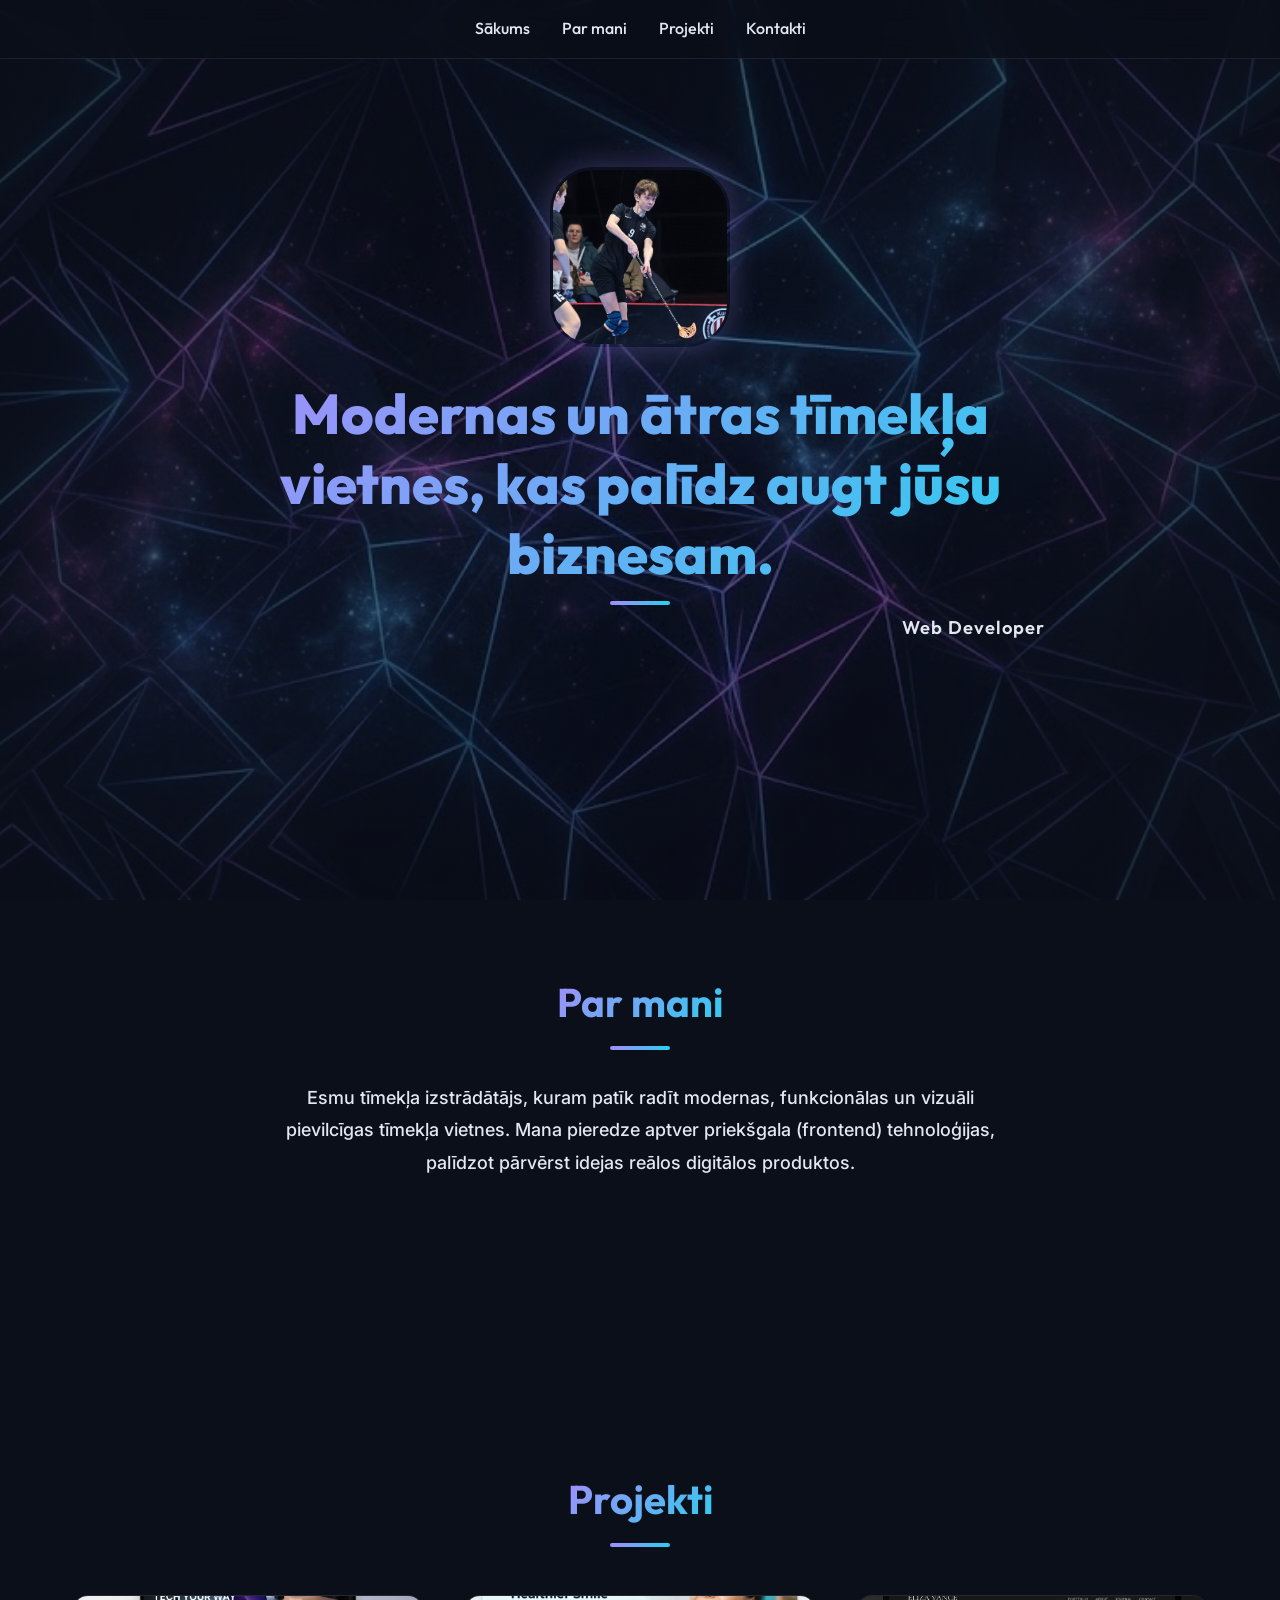
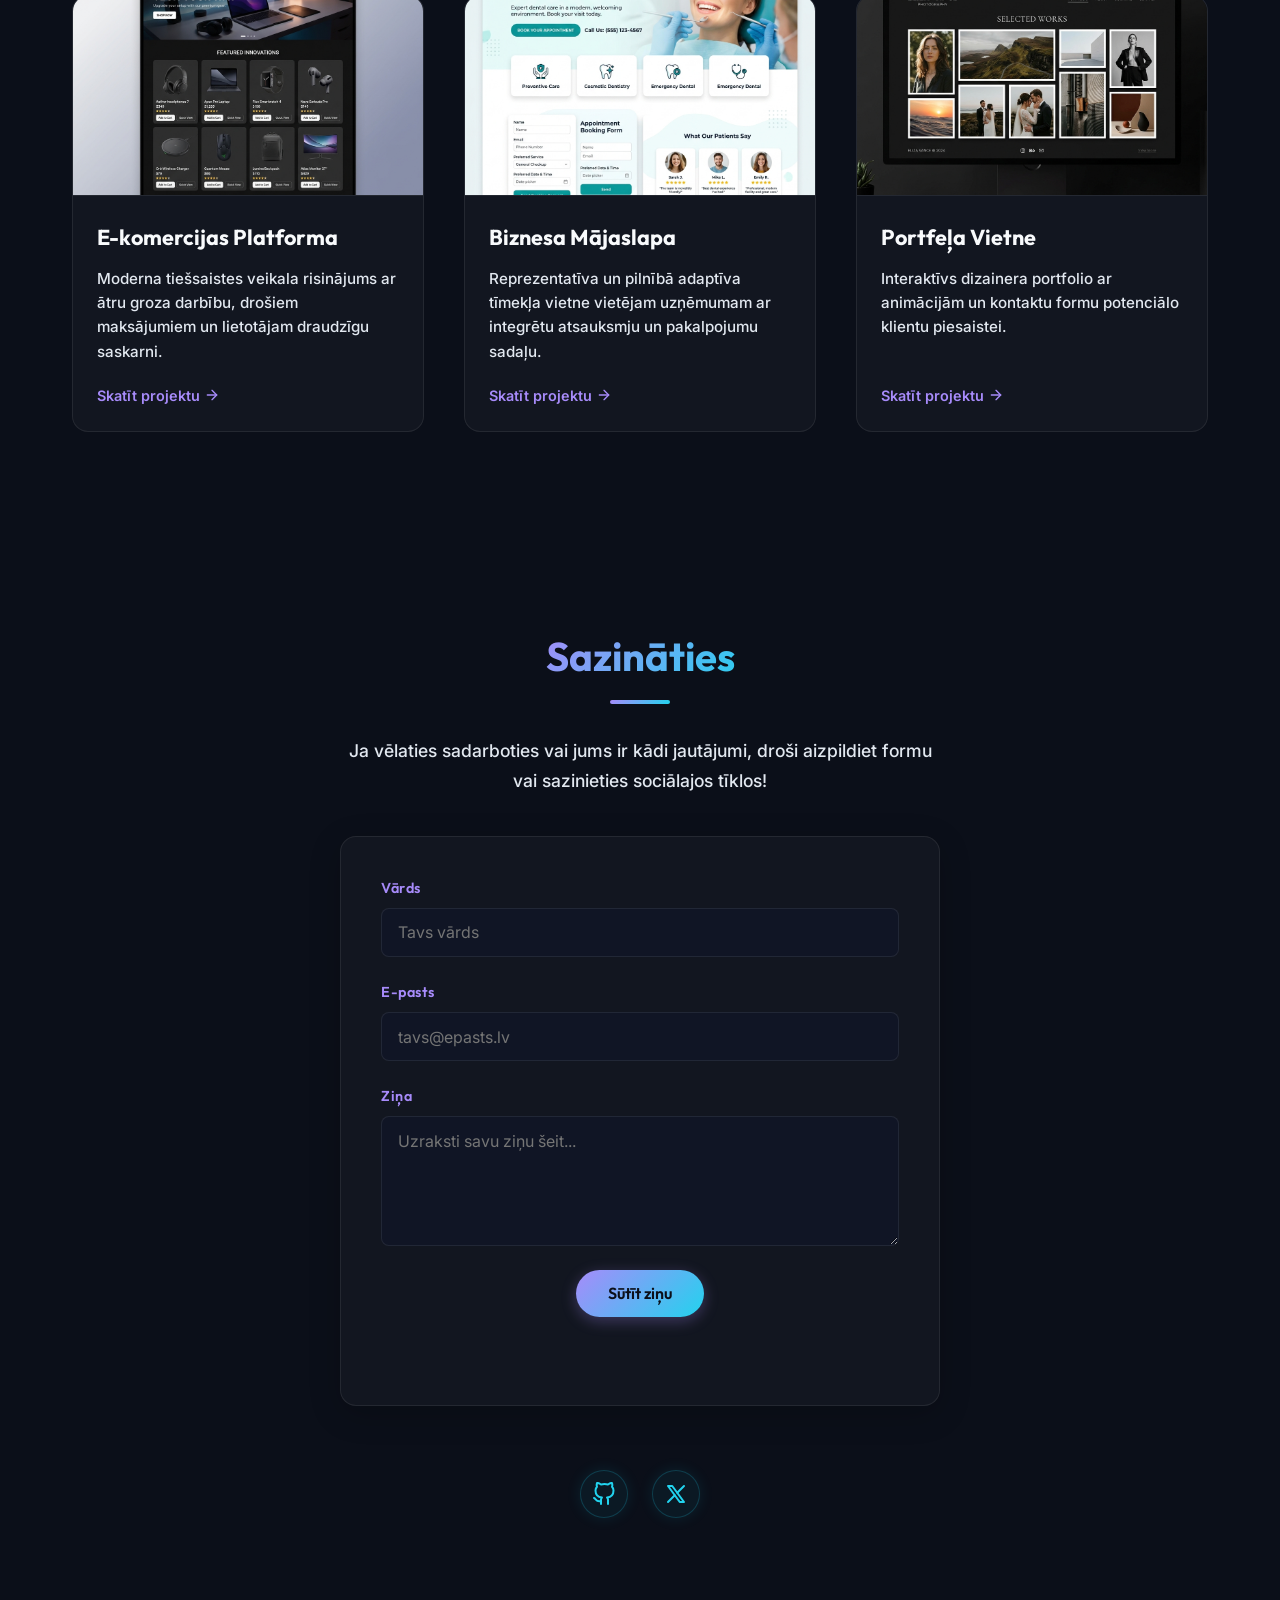
==== index.html @ 20109e4d "remoevd section" ====
<!DOCTYPE html>
<html lang="lv">

<head>
    <meta charset="UTF-8">
    <meta name="viewport" content="width=device-width, initial-scale=1.0">

    <title>Markuss Kozlovskis | Portfolio</title>
    <meta name="title" content="Markuss Kozlovskis | Portfolio">
    <meta name="description"
        content="Markuss Kozlovskis - tīmekļa izstrādātājs (Web Developer). Apskatiet manus projektus un sazinieties ar mani.">
    <meta name="keywords"
        content="Markuss Kozlovskis, tīmekļa izstrāde, web developer, portfolio, programmētājs, mājas lapu izstrāde, frontend">
    <meta name="author" content="Markuss Kozlovskis">
    <meta name="robots" content="index, follow">

    <!-- Open Graph / Facebook / LinkedIn -->
    <meta property="og:type" content="website">
    <meta property="og:url" content="https://www.markussdev.com/">
    <meta property="og:title" content="Markuss Kozlovskis | Portfolio">
    <meta property="og:description"
        content="Markuss Kozlovskis - tīmekļa izstrādātājs (Web Developer). Apskatiet manus projektus un sazinieties ar mani.">
    <meta property="og:image"
        content="https://www.markussdev.com/assets/Screenshot_2025-02-06-15-37-25-222_com.whatsapp-edit.jpg">

    <!-- Twitter -->
    <meta property="twitter:card" content="summary_large_image">
    <meta property="twitter:url" content="https://www.markussdev.com/">
    <meta property="twitter:title" content="Markuss Kozlovskis | Portfolio">
    <meta property="twitter:description"
        content="Markuss Kozlovskis - tīmekļa izstrādātājs (Web Developer). Apskatiet manus projektus un sazinieties ar mani.">
    <meta property="twitter:image"
        content="https://www.markussdev.com/assets/Screenshot_2025-02-06-15-37-25-222_com.whatsapp-edit.jpg">

    <!-- Canonical URL -->
    <link rel="canonical" href="https://www.markussdev.com/">

    <!-- Favicon -->
    <link rel="icon" type="image/x-icon" href="assets/favicon.ico">

    <link rel="stylesheet" href="style.css">
</head>

<body>
    <nav>
        <ul>
            <li><a href="#home">Sākums</a></li>
            <li><a href="#about">Par mani</a></li>
            <li><a href="#projects">Projekti</a></li>
            <li><a href="#contacts">Kontakti</a></li>
        </ul>
    </nav>

    <section id="home" class="header-section">
        <img src="assets/Screenshot_2025-02-06-15-37-25-222_com.whatsapp-edit.jpg" alt="Markuss Kozlovskis">
        <div class="hero-text-container">
            <h1 class="hero-headline">Modernas un ātras tīmekļa vietnes, kas palīdz augt jūsu biznesam.</h1>
            <p class="hero-subtitle">Web Developer</p>
        </div>
    </section>

    <section id="about" class="about-section">
        <h1>Par mani</h1>
        <p>Esmu tīmekļa izstrādātājs, kuram patīk radīt modernas, funkcionālas un vizuāli pievilcīgas tīmekļa vietnes.
            Mana pieredze aptver priekšgala (frontend) tehnoloģijas, palīdzot pārvērst idejas reālos digitālos produktos.</p>
    </section>

    <section id="projects" class="project-section">
        <h1>Projekti</h1>
        <div class="project-container">
            <div class="project">
                <img src="assets/ecom_mockup.png" alt="Projekts 1">
                <div class="project-content">
                    <h3>E-komercijas Platforma</h3>
                    <p>Moderna tiešsaistes veikala risinājums ar ātru groza darbību, drošiem maksājumiem un lietotājam
                        draudzīgu saskarni.</p>
                    <a href="#" class="project-link">
                        Skatīt projektu
                        <svg width="16" height="16" viewBox="0 0 24 24" fill="none" stroke="currentColor"
                            stroke-width="2" stroke-linecap="round" stroke-linejoin="round">
                            <line x1="5" y1="12" x2="19" y2="12"></line>
                            <polyline points="12 5 19 12 12 19"></polyline>
                        </svg>
                    </a>
                </div>
            </div>
            <div class="project">
                <img src="assets/business_mockup.png" alt="Projekts 2">
                <div class="project-content">
                    <h3>Biznesa Mājaslapa</h3>
                    <p>Reprezentatīva un pilnībā adaptīva tīmekļa vietne vietējam uzņēmumam ar integrētu atsauksmju un
                        pakalpojumu sadaļu.</p>
                    <a href="#" class="project-link">
                        Skatīt projektu
                        <svg width="16" height="16" viewBox="0 0 24 24" fill="none" stroke="currentColor"
                            stroke-width="2" stroke-linecap="round" stroke-linejoin="round">
                            <line x1="5" y1="12" x2="19" y2="12"></line>
                            <polyline points="12 5 19 12 12 19"></polyline>
                        </svg>
                    </a>
                </div>
            </div>
            <div class="project">
                <img src="assets/portfolio_mockup.png" alt="Projekts 3">
                <div class="project-content">
                    <h3>Portfeļa Vietne</h3>
                    <p>Interaktīvs dizainera portfolio ar animācijām un kontaktu formu potenciālo klientu piesaistei.
                    </p>
                    <a href="#" class="project-link">
                        Skatīt projektu
                        <svg width="16" height="16" viewBox="0 0 24 24" fill="none" stroke="currentColor"
                            stroke-width="2" stroke-linecap="round" stroke-linejoin="round">
                            <line x1="5" y1="12" x2="19" y2="12"></line>
                            <polyline points="12 5 19 12 12 19"></polyline>
                        </svg>
                    </a>
                </div>
            </div>
        </div>
    </section>

    <section id="contacts" class="contact-section">
        <h1>Sazināties</h1>
        <div class="contact-container-form">
            <p class="contact-intro">Ja vēlaties sadarboties vai jums ir kādi jautājumi, droši aizpildiet formu vai
                sazinieties sociālajos tīklos!</p>
            <form id="contact-form" class="contact-form" action="https://formsubmit.co/kozlovskismarkuss7@gmail.com"
                method="POST" target="hidden_iframe">
                <!-- Disable Captcha for a smoother user experience -->
                <input type="hidden" name="_captcha" value="false">
                <input type="hidden" name="_subject" value="No mājas lapas">
                <div class="form-group">
                    <label for="name">Vārds</label>
                    <input type="text" id="name" name="name" placeholder="Tavs vārds" required>
                </div>
                <div class="form-group">
                    <label for="email">E-pasts</label>
                    <input type="email" id="email" name="email" placeholder="tavs@epasts.lv" required>
                </div>
                <div class="form-group">
                    <label for="message">Ziņa</label>
                    <textarea id="message" name="message" rows="5" placeholder="Uzraksti savu ziņu šeit..."
                        required></textarea>
                </div>
                <button type="submit" class="contact-button">Sūtīt ziņu</button>
                <div id="form-status" class="form-status"></div>
            </form>
            <div class="contact-links">
                <a href="https://github.com/Murxzz" target="_blank" rel="noopener noreferrer" aria-label="GitHub">
                    <svg width="24" height="24" viewBox="0 0 24 24" fill="none" stroke="currentColor" stroke-width="2" stroke-linecap="round" stroke-linejoin="round">
                        <path d="M9 19c-5 1.5-5-2.5-7-3m14 6v-3.87a3.37 3.37 0 0 0-.94-2.61c3.14-.35 6.44-1.54 6.44-7A5.44 5.44 0 0 0 20 4.77 5.07 5.07 0 0 0 19.91 1S18.73.65 16 2.48a13.38 13.38 0 0 0-7 0C6.27.65 5.09 1 5.09 1A5.07 5.07 0 0 0 5 4.77a5.44 5.44 0 0 0-1.5 3.78c0 5.42 3.3 6.61 6.44 7A3.37 3.37 0 0 0 9 18.13V22"></path>
                    </svg>
                </a>
                <a href="https://x.com/markussdev" target="_blank" rel="noopener noreferrer" aria-label="Twitter">
                    <svg width="24" height="24" viewBox="0 0 24 24" fill="none" stroke="currentColor" stroke-width="2" stroke-linecap="round" stroke-linejoin="round">
                        <path d="M4 4l11.733 16h4.267l-11.733 -16z"></path>
                        <path d="M4 20l6.768 -6.768m2.46 -2.46l6.772 -6.772"></path>
                    </svg>
                </a>
            </div>
        </div>
    </section>

    <!-- Hidden Iframe to handle file upload submission without page reload -->
    <iframe name="hidden_iframe" id="hidden_iframe" style="display:none;"></iframe>

    <script>
        let formSubmitted = false;

        document.getElementById('contact-form').addEventListener('submit', function (e) {
            // Let form submit normally to target="hidden_iframe"
            const status = document.getElementById('form-status');
            status.textContent = 'Sūta ziņu...';
            status.className = 'form-status';

            formSubmitted = true;
        });

        document.getElementById('hidden_iframe').addEventListener('load', function () {
            if (formSubmitted) {
                const status = document.getElementById('form-status');
                status.textContent = 'Paldies! Ziņa tika nosūtīta veiksmīgi.';
                status.className = 'form-status success';

                const form = document.getElementById('contact-form');
                form.reset();

                setTimeout(() => {
                    status.textContent = '';
                    status.className = 'form-status';
                }, 5000);

                formSubmitted = false;
            }
        });
    </script>
</body>

</html>
---- style.css ----
@import url('https://fonts.googleapis.com/css2?family=Inter:wght@300;400;500;600&family=Outfit:wght@400;600;700;800&display=swap');

:root {
    color-scheme: dark;
    --bg-color: #0b0f19;
    --card-bg: rgba(255, 255, 255, 0.03);
    --card-border: rgba(255, 255, 255, 0.08);
    --card-border-hover: rgba(167, 139, 250, 0.4);
    --text-primary: #f8fafc;
    --text-secondary: #e2e8f0;
    --accent-primary: #a78bfa; /* Violet */
    --accent-secondary: #22d3ee; /* Cyan */
    --gradient-accent: linear-gradient(135deg, var(--accent-primary), var(--accent-secondary));
    --font-sans: 'Inter', sans-serif;
    --font-heading: 'Outfit', sans-serif;
    --transition-smooth: all 0.3s cubic-bezier(0.4, 0, 0.2, 1);
}

* {
    box-sizing: border-box;
    margin: 0;
    padding: 0;
}

html {
    scroll-behavior: smooth;
    background-color: var(--bg-color);
}

body {
    color: var(--text-primary);
    font-family: var(--font-sans);
    line-height: 1.6;
    overflow-x: hidden;
}

body::before {
    content: '';
    position: fixed;
    top: 0;
    left: 0;
    width: 100%;
    height: 100%;
    z-index: -1;
    background-image: radial-gradient(circle at center, rgba(11, 15, 25, 0.4) 0%, rgba(11, 15, 25, 0.85) 100%), url('./assets/723c611a-2343-436c-9542-6dea8838ed87.jpg');
    background-size: cover;
    background-position: center;
    background-repeat: no-repeat;
    transform: translate3d(0, 0, 0);
    will-change: transform;
}

/* Custom Scrollbar */
::-webkit-scrollbar {
    width: 8px;
}
::-webkit-scrollbar-track {
    background: var(--bg-color);
}
::-webkit-scrollbar-thumb {
    background: #1e293b;
    border-radius: 4px;
}
::-webkit-scrollbar-thumb:hover {
    background: #334155;
}

/* Navigation */
nav {
    position: fixed;
    top: 0;
    left: 0;
    width: 100%;
    z-index: 1000;
    background: rgba(11, 15, 25, 0.7);
    backdrop-filter: blur(12px);
    -webkit-backdrop-filter: blur(12px);
    border-bottom: 1px solid var(--card-border);
    padding: 1rem 2rem;
    display: flex;
    justify-content: center;
    align-items: center;
}

nav ul {
    display: flex;
    list-style: none;
    gap: 2rem;
}

nav a {
    text-decoration: none;
    color: var(--text-secondary);
    font-weight: 500;
    font-family: var(--font-heading);
    transition: var(--transition-smooth);
    position: relative;
    padding: 0.5rem 0;
}

nav a::after {
    content: '';
    position: absolute;
    bottom: 0;
    left: 0;
    width: 0;
    height: 2px;
    background: var(--gradient-accent);
    transition: var(--transition-smooth);
}

nav a:hover {
    color: var(--text-primary);
}

nav a:hover::after {
    width: 100%;
}

/* Base Sections */
section {
    padding: 10rem 2rem 8rem 2rem;
    max-width: 1200px;
    margin: 0 auto;
}

section p {
    font-weight: 500;
}

section h1 {
    font-family: var(--font-heading);
    font-size: 2.5rem;
    font-weight: 700;
    margin-bottom: 2rem;
    text-align: center;
    position: relative;
    background: var(--gradient-accent);
    -webkit-background-clip: text;
    -webkit-text-fill-color: transparent;
    display: block;
    width: fit-content;
    margin: 0 auto 2rem auto;
}

section h1::after {
    content: '';
    display: block;
    width: 60px;
    height: 4px;
    background: var(--gradient-accent);
    margin: 0.75rem auto 0 auto;
    border-radius: 2px;
}

/* Header Section */
.header-section {
    min-height: 90vh;
    display: flex;
    flex-direction: column;
    justify-content: center;
    align-items: center;
    text-align: center;
    padding-top: 8rem;
}

.header-section img {
    width: 180px;
    height: 180px;
    border-radius: 24%;
    object-fit: cover;
    margin-bottom: 2rem;
    border: 3px solid transparent;
    background-image: var(--gradient-accent);
    background-origin: border-box;
    background-clip: content-box, border-box;
    box-shadow: 0 0 30px rgba(167, 139, 250, 0.3);
    transition: var(--transition-smooth);
}

.header-section img:hover {
    transform: scale(1.05) rotate(2deg);
    box-shadow: 0 0 40px rgba(34, 211, 238, 0.5);
}

.hero-text-container {
    max-width: 900px;
    margin: 0 auto;
    text-align: center;
    position: relative;
    display: flex;
    flex-direction: column;
    align-items: center;
}

.header-section h1.hero-headline {
    font-size: 3.5rem;
    font-weight: 800;
    line-height: 1.25;
    margin-bottom: 1rem;
    background: var(--gradient-accent);
    -webkit-background-clip: text;
    -webkit-text-fill-color: transparent;
    display: inline-block;
    text-align: center;
}

.header-section p.hero-subtitle {
    font-family: var(--font-heading);
    font-size: 1.15rem;
    color: var(--text-secondary);
    font-weight: 600;
    letter-spacing: 1px;
    align-self: flex-end;
    margin-top: -0.5rem;
    margin-right: 5%;
}

/* About Section */
.about-section {
    text-align: center;
    max-width: 800px;
}

.about-section p {
    font-size: 1.125rem;
    color: var(--text-secondary);
    line-height: 1.8;
}

/* Projects Sections */
.project-section, .secondary-project-section {
    padding-bottom: 2rem;
}

.project-container {
    display: grid;
    grid-template-columns: repeat(auto-fit, minmax(300px, 1fr));
    gap: 2.5rem;
    margin-top: 3rem;
}

.project {
    background: var(--card-bg);
    border: 1px solid var(--card-border);
    border-radius: 16px;
    overflow: hidden;
    transition: var(--transition-smooth);
    display: flex;
    flex-direction: column;
}

.project:hover {
    transform: translateY(-8px);
    border-color: var(--card-border-hover);
    box-shadow: 0 12px 30px rgba(167, 139, 250, 0.1);
}

.project img {
    width: 100%;
    height: 200px;
    object-fit: cover;
    transition: var(--transition-smooth);
    border-bottom: 1px solid var(--card-border);
}

.project:hover img {
    transform: scale(1.05);
}

.project-content {
    padding: 1.5rem;
    display: flex;
    flex-direction: column;
    flex-grow: 1;
}

.project h3 {
    font-family: var(--font-heading);
    font-size: 1.35rem;
    margin-bottom: 0.75rem;
    color: var(--text-primary);
}

.project p {
    color: var(--text-secondary);
    font-size: 0.95rem;
    line-height: 1.6;
    flex-grow: 1;
}

.project-link {
    display: inline-flex;
    align-items: center;
    margin-top: 1.25rem;
    color: var(--accent-primary);
    text-decoration: none;
    font-weight: 600;
    font-size: 0.9rem;
    transition: var(--transition-smooth);
}

.project-link:hover {
    color: var(--accent-secondary);
}

.project-link svg {
    margin-left: 0.25rem;
    transition: var(--transition-smooth);
}

.project-link:hover svg {
    transform: translateX(4px);
}



/* Contact Section */
.contact-section {
    text-align: center;
    padding-bottom: 8rem;
}

.contact-container-form {
    max-width: 600px;
    margin: 2rem auto 0 auto;
    display: flex;
    flex-direction: column;
    gap: 1.5rem;
}

.contact-intro {
    color: var(--text-secondary);
    font-size: 1.1rem;
    line-height: 1.7;
    margin-bottom: 1rem;
}

.contact-form {
    display: flex;
    flex-direction: column;
    gap: 1.5rem;
    background: var(--card-bg);
    border: 1px solid var(--card-border);
    padding: 2.5rem;
    border-radius: 16px;
    box-shadow: 0 8px 32px 0 rgba(0, 0, 0, 0.2);
}

.form-group {
    display: flex;
    flex-direction: column;
    gap: 0.5rem;
    text-align: left;
}

.form-group label {
    font-family: var(--font-heading);
    font-size: 0.9rem;
    font-weight: 600;
    color: var(--accent-primary);
    letter-spacing: 0.5px;
}

.form-group input,
.form-group textarea {
    background: rgba(15, 23, 42, 0.6);
    border: 1px solid var(--card-border);
    border-radius: 8px;
    padding: 0.85rem 1rem;
    color: var(--text-primary);
    font-family: var(--font-sans);
    font-size: 1rem;
    transition: var(--transition-smooth);
}

.form-group input[type="date"] {
    cursor: pointer;
}

.form-group input:focus,
.form-group textarea:focus {
    outline: none;
    border-color: var(--accent-primary);
    box-shadow: 0 0 12px rgba(167, 139, 250, 0.2);
    background: rgba(15, 23, 42, 0.8);
}

.form-group textarea {
    resize: vertical;
}

.file-upload-wrapper {
    position: relative;
    border: 1px dashed var(--card-border);
    background: rgba(15, 23, 42, 0.4);
    padding: 1rem;
    border-radius: 8px;
    text-align: center;
    cursor: pointer;
    display: flex;
    align-items: center;
    justify-content: center;
    min-height: 55px;
    transition: var(--transition-smooth);
}

.file-upload-wrapper:hover {
    border-color: var(--accent-primary);
    background: rgba(15, 23, 42, 0.6);
}

.file-upload-input {
    position: absolute;
    top: 0;
    left: 0;
    width: 100%;
    height: 100%;
    opacity: 0;
    cursor: pointer;
    z-index: 2;
}

.file-upload-name {
    color: var(--text-secondary);
    font-size: 0.95rem;
    pointer-events: none;
    z-index: 1;
}

.contact-button {
    display: inline-block;
    padding: 0.85rem 2rem;
    border: none;
    border-radius: 30px;
    background: var(--gradient-accent);
    color: #0b0f19;
    text-decoration: none;
    font-family: var(--font-heading);
    font-weight: 600;
    font-size: 1rem;
    cursor: pointer;
    transition: var(--transition-smooth);
    box-shadow: 0 4px 15px rgba(167, 139, 250, 0.3);
    align-self: center;
    width: fit-content;
}

.contact-button:hover {
    transform: translateY(-2px);
    box-shadow: 0 6px 20px rgba(34, 211, 238, 0.5);
}

.form-status {
    font-size: 0.95rem;
    font-weight: 500;
    text-align: center;
    min-height: 24px;
    transition: var(--transition-smooth);
}

.form-status.success {
    color: #4ade80;
}

.form-status.error {
    color: #ef4444;
}

.contact-links {
    margin-top: 2.5rem;
    display: flex;
    gap: 1.5rem;
    justify-content: center;
}

.contact-links a {
    color: var(--accent-secondary);
    text-decoration: none;
    transition: var(--transition-smooth);
    display: inline-flex;
    align-items: center;
    justify-content: center;
    width: 48px;
    height: 48px;
    border-radius: 50%;
    background: rgba(34, 211, 238, 0.05);
    border: 1px solid rgba(34, 211, 238, 0.2);
    box-shadow: 0 0 15px rgba(34, 211, 238, 0.1);
}

.contact-links a:hover {
    color: var(--accent-primary);
    background: rgba(167, 139, 250, 0.1);
    border-color: var(--accent-primary);
    box-shadow: 0 0 20px rgba(167, 139, 250, 0.3);
    transform: translateY(-3px);
}

/* Responsive adjustments */
@media (max-width: 768px) {
    section {
        padding: 7rem 1.5rem 5rem 1.5rem;
    }
    
    .header-section h1.hero-headline {
        font-size: 2.5rem;
    }
    
    .header-section p.hero-subtitle {
        align-self: center;
        margin-right: 0;
        margin-top: 0.5rem;
    }
    
    nav ul {
        gap: 1.25rem;
    }
    
    section h1 {
        font-size: 2rem;
    }
}
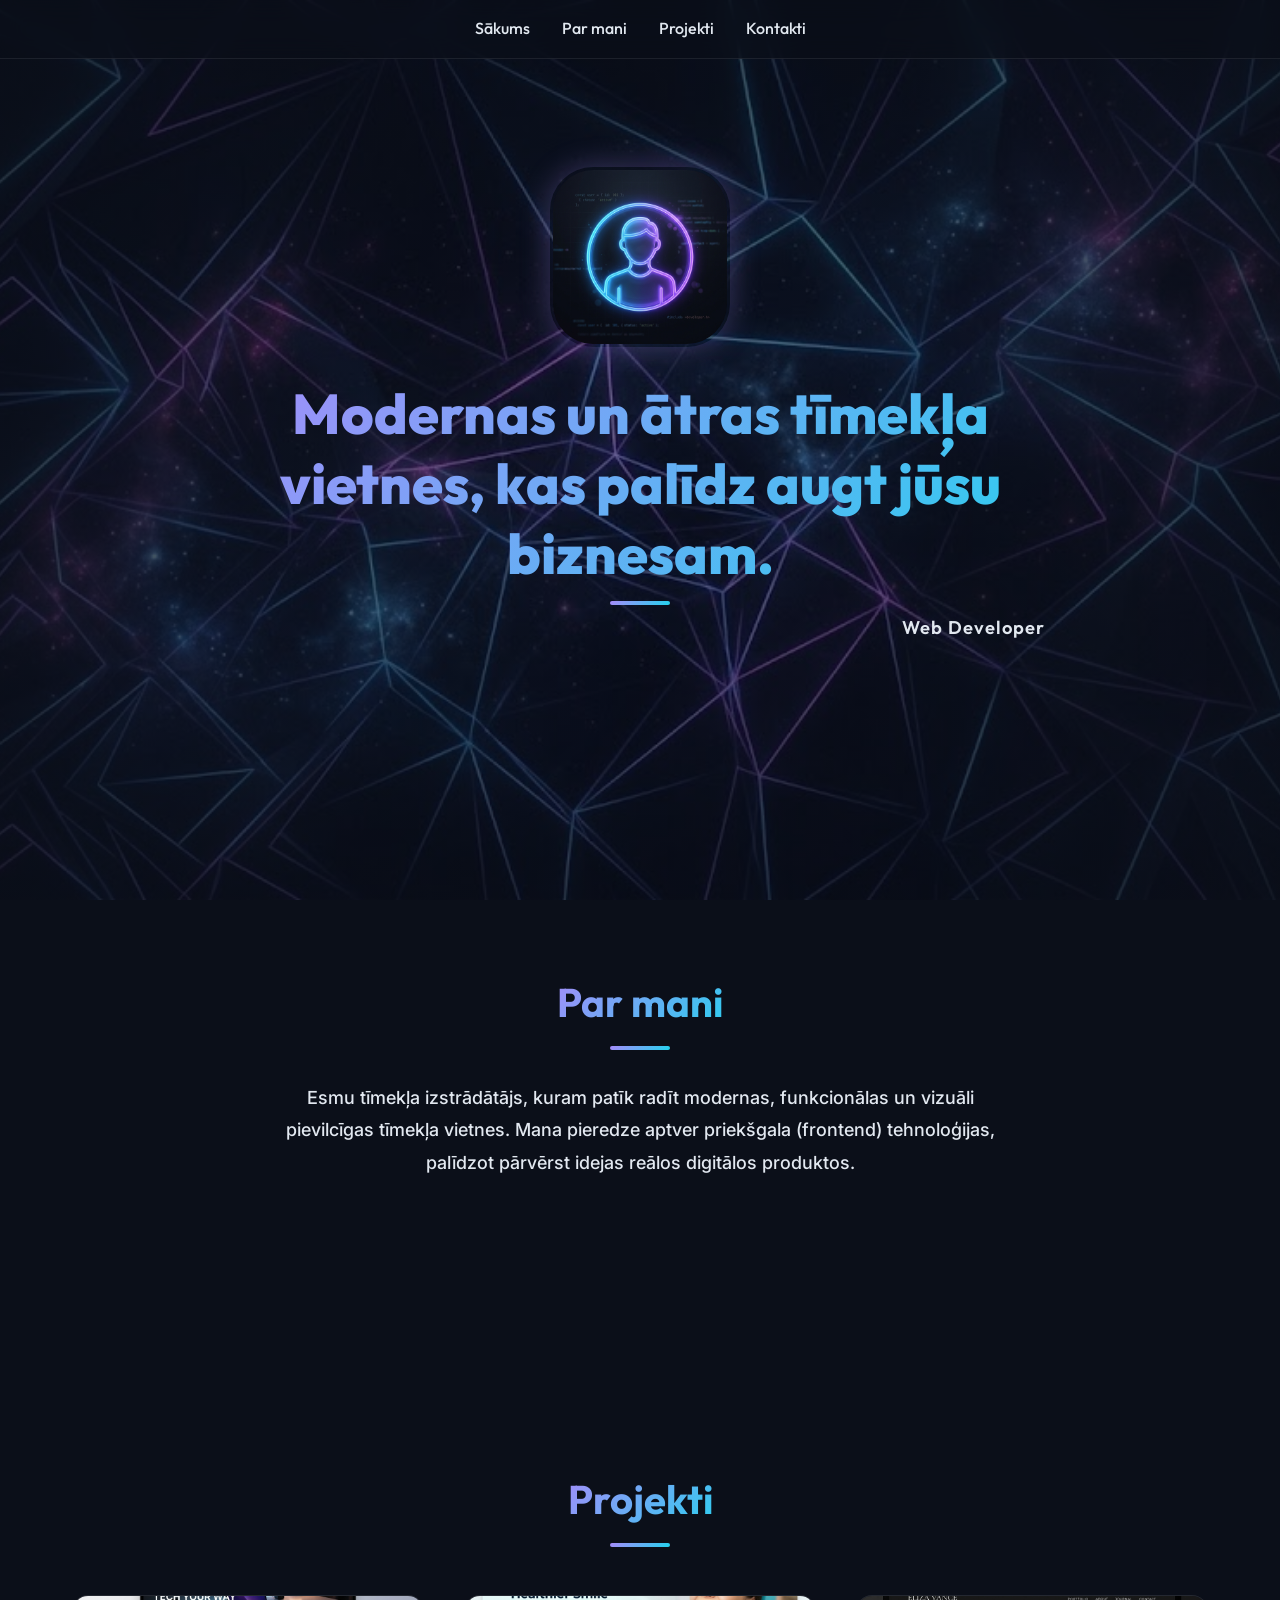
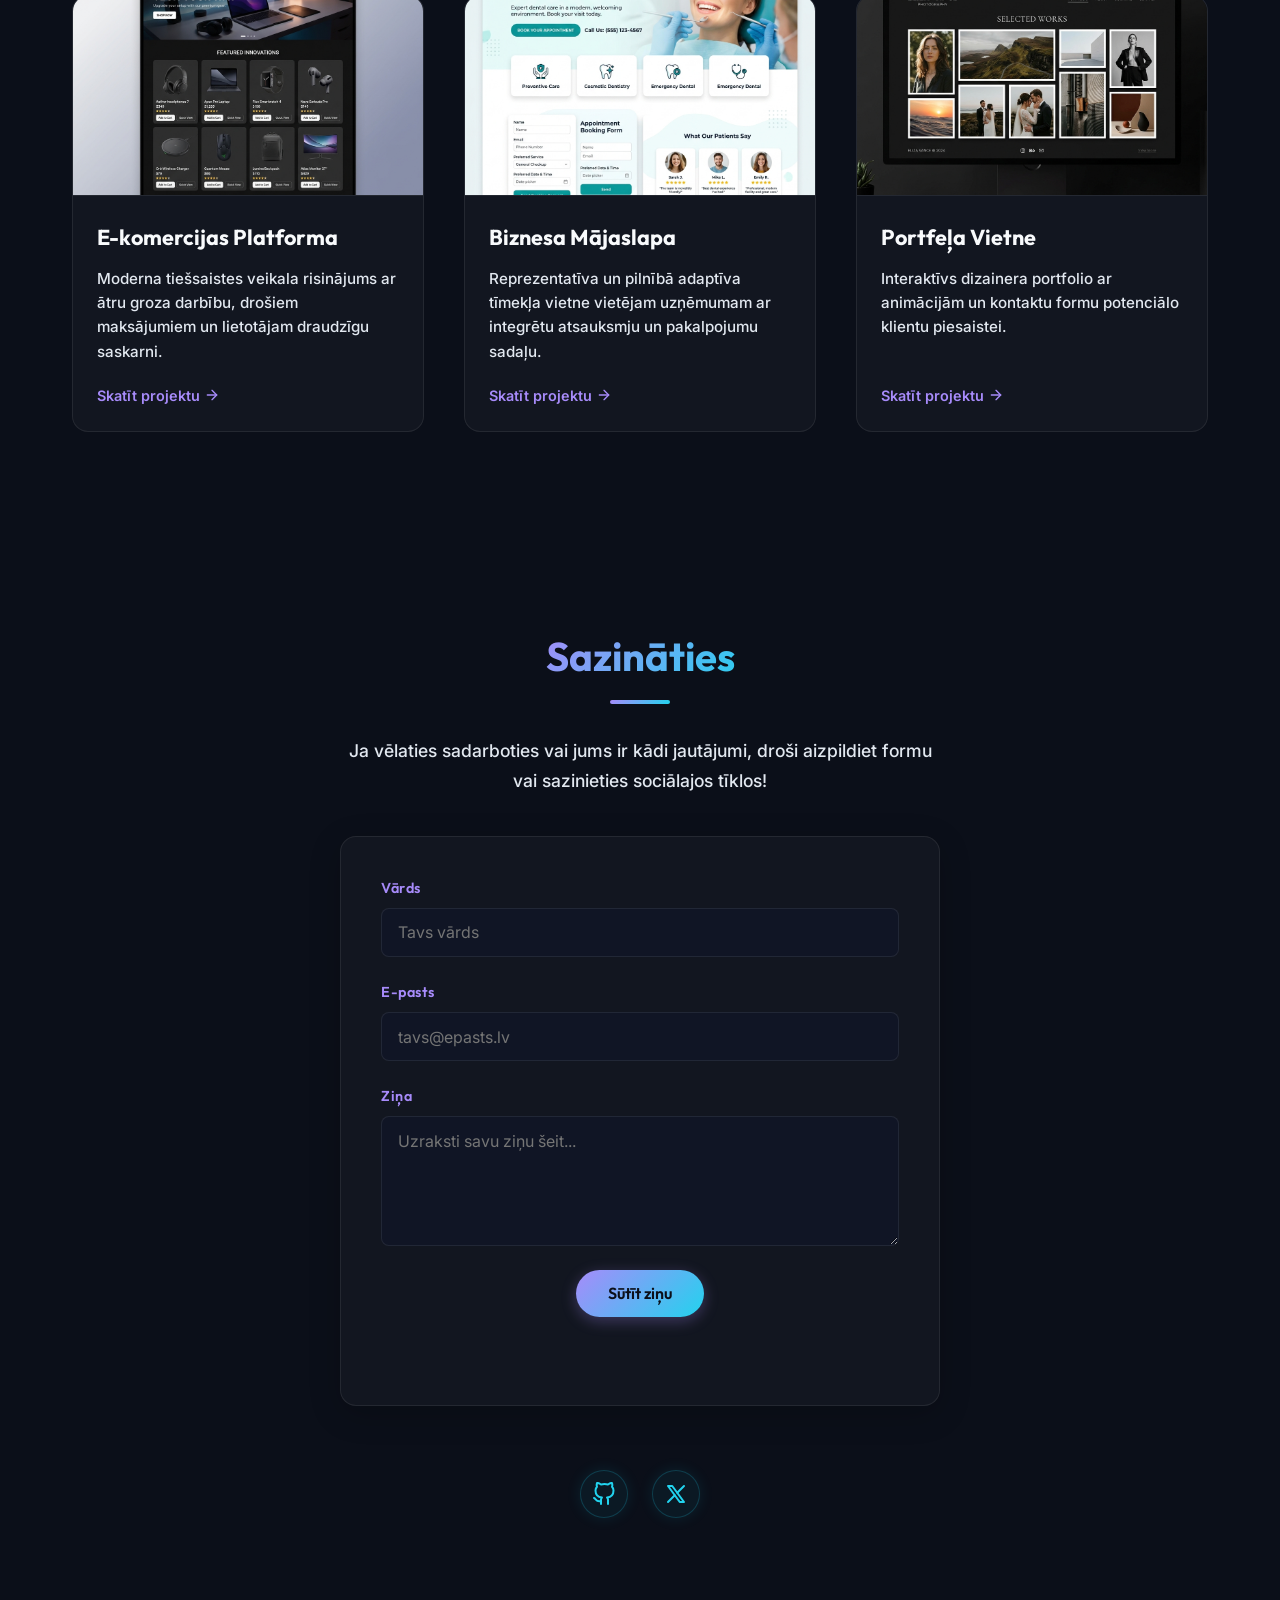
==== commit 5a614097: "pfp" ====
--- a/index.html
+++ b/index.html
@@ -21,7 +21,7 @@
     <meta property="og:description"
         content="Markuss Kozlovskis - tīmekļa izstrādātājs (Web Developer). Apskatiet manus projektus un sazinieties ar mani.">
     <meta property="og:image"
-        content="https://www.markussdev.com/assets/Screenshot_2025-02-06-15-37-25-222_com.whatsapp-edit.jpg">
+        content="https://www.markussdev.com/assets/avatar.png">
 
     <!-- Twitter -->
     <meta property="twitter:card" content="summary_large_image">
@@ -30,7 +30,7 @@
     <meta property="twitter:description"
         content="Markuss Kozlovskis - tīmekļa izstrādātājs (Web Developer). Apskatiet manus projektus un sazinieties ar mani.">
     <meta property="twitter:image"
-        content="https://www.markussdev.com/assets/Screenshot_2025-02-06-15-37-25-222_com.whatsapp-edit.jpg">
+        content="https://www.markussdev.com/assets/avatar.png">
 
     <!-- Canonical URL -->
     <link rel="canonical" href="https://www.markussdev.com/">
@@ -52,7 +52,7 @@
     </nav>
 
     <section id="home" class="header-section">
-        <img src="assets/Screenshot_2025-02-06-15-37-25-222_com.whatsapp-edit.jpg" alt="Markuss Kozlovskis">
+        <img src="assets/avatar.png" alt="Markuss Kozlovskis">
         <div class="hero-text-container">
             <h1 class="hero-headline">Modernas un ātras tīmekļa vietnes, kas palīdz augt jūsu biznesam.</h1>
             <p class="hero-subtitle">Web Developer</p>
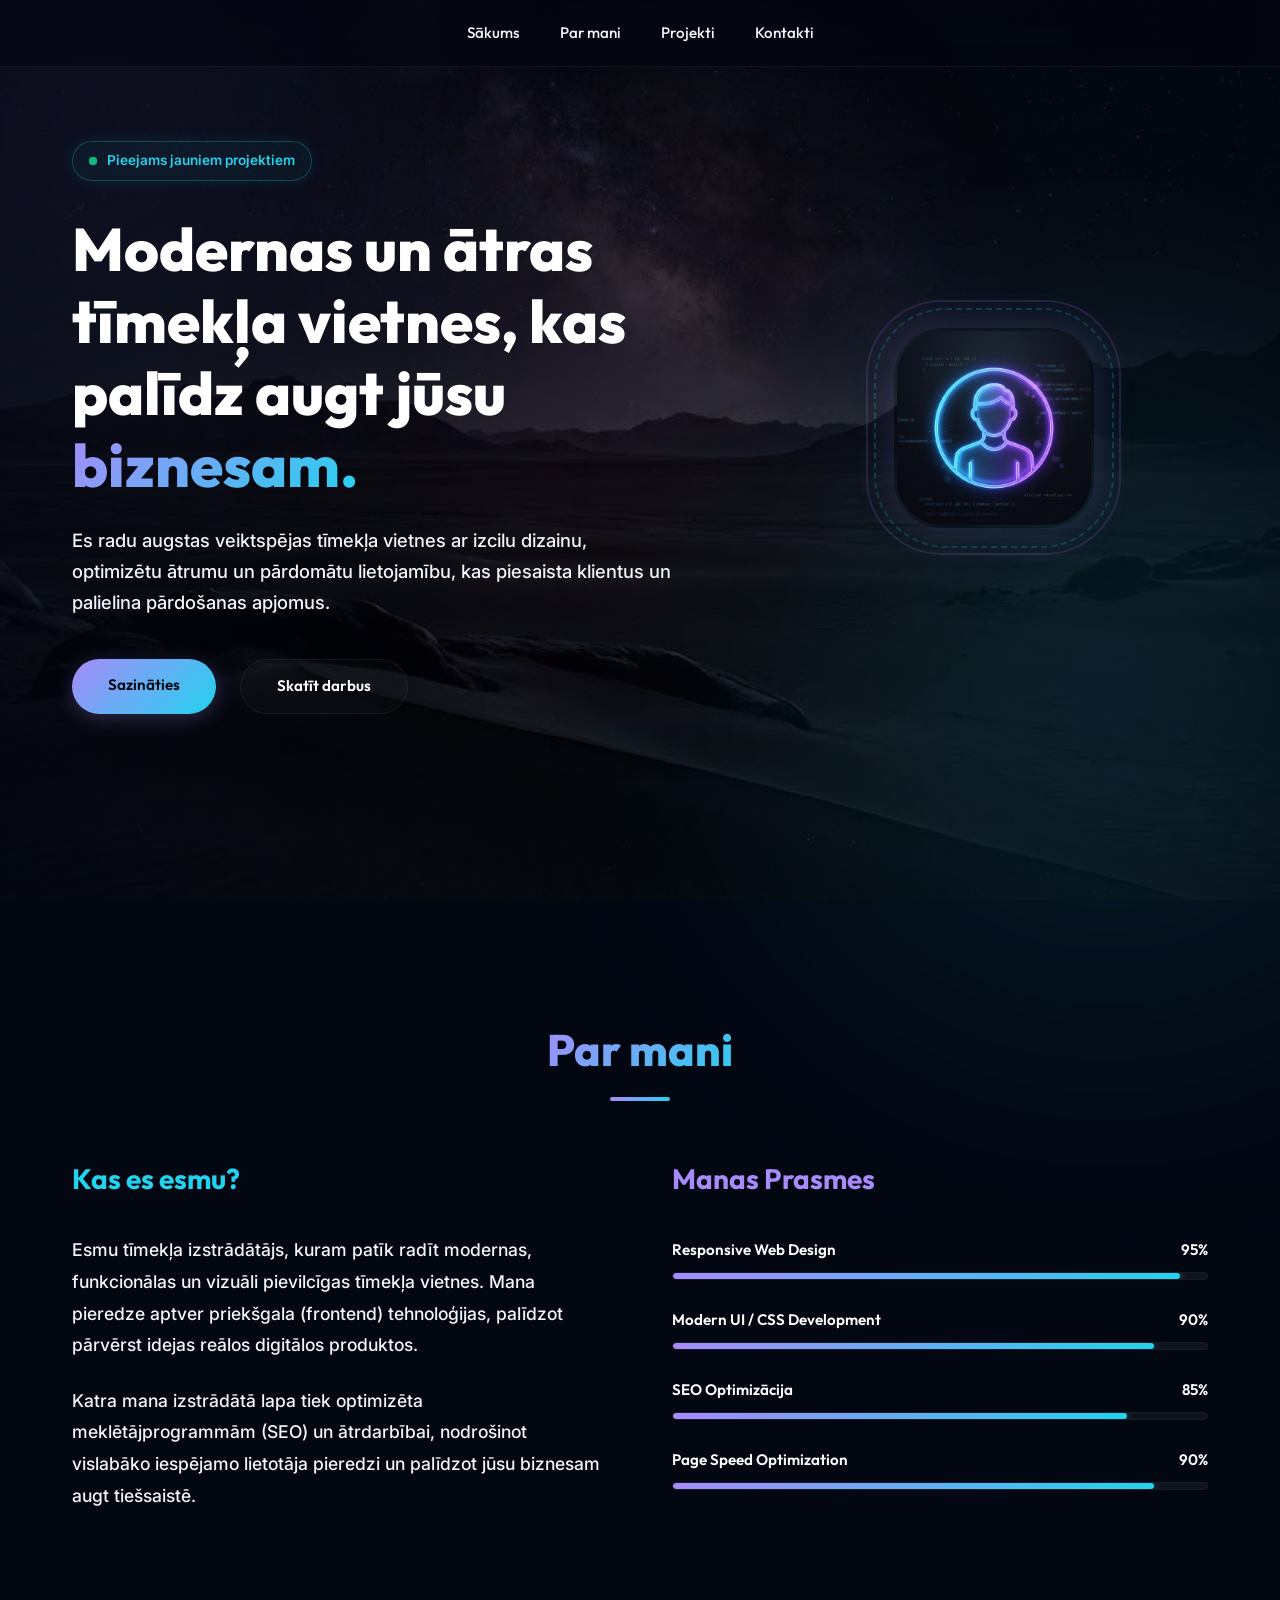
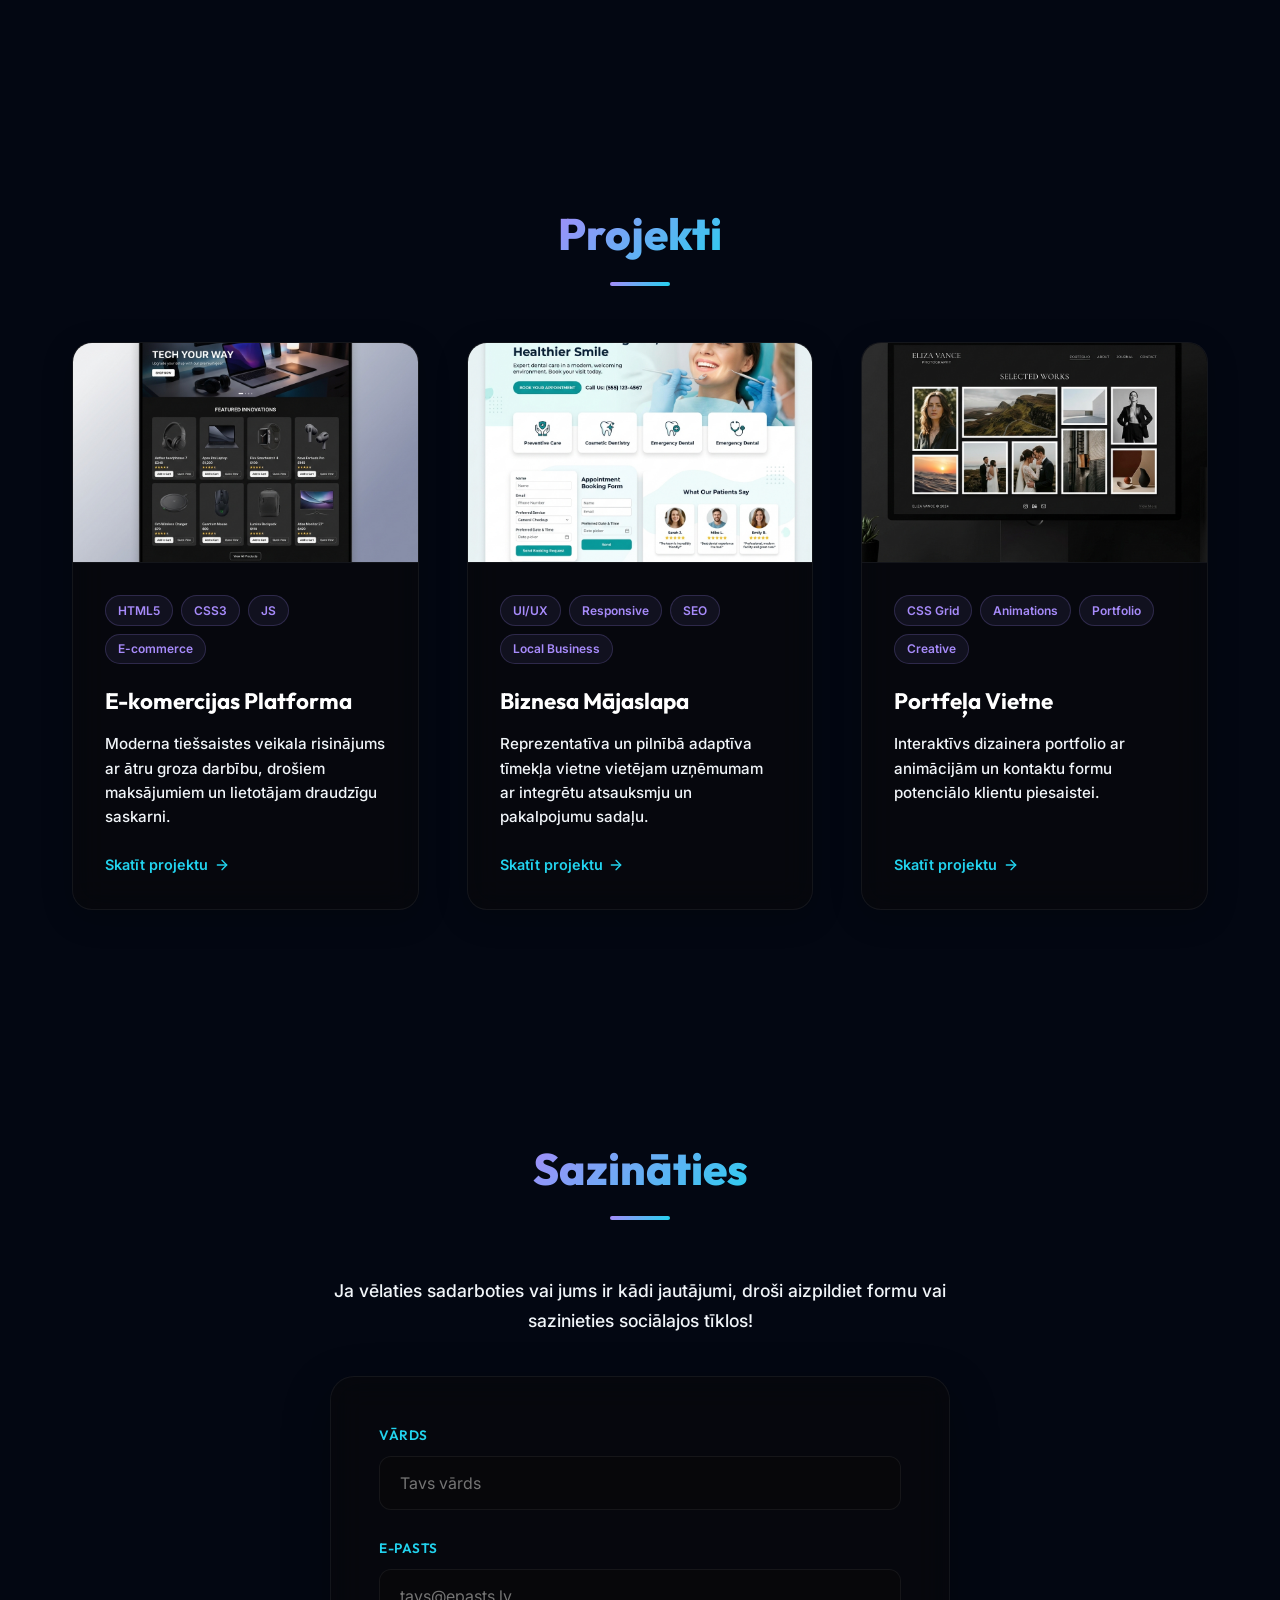
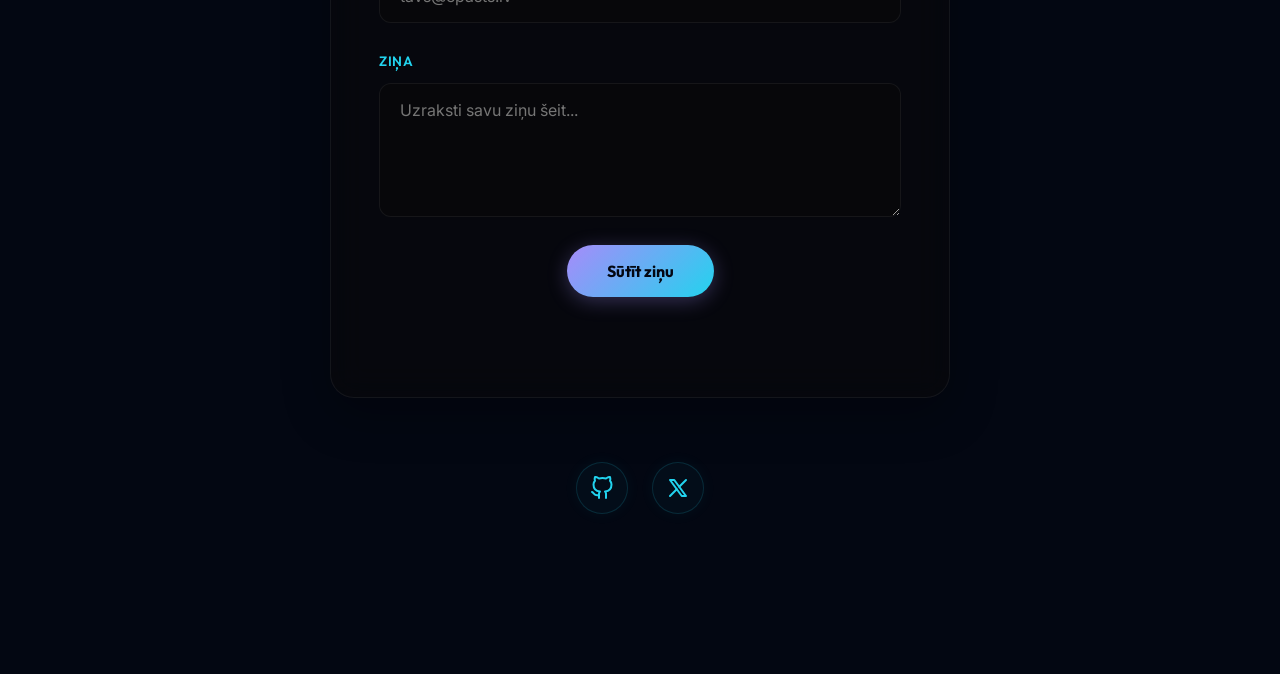
==== commit 27826af8: "ahh" ====
--- a/index.html
+++ b/index.html
@@ -42,6 +42,11 @@
 </head>
 
 <body>
+    <!-- Animated background blur blobs -->
+    <div class="glow-bg glow-bg-1"></div>
+    <div class="glow-bg glow-bg-2"></div>
+    <div class="glow-bg glow-bg-3"></div>
+
     <nav>
         <ul>
             <li><a href="#home">Sākums</a></li>
@@ -51,26 +56,93 @@
         </ul>
     </nav>
 
-    <section id="home" class="header-section">
-        <img src="assets/avatar.png" alt="Markuss Kozlovskis">
-        <div class="hero-text-container">
-            <h1 class="hero-headline">Modernas un ātras tīmekļa vietnes, kas palīdz augt jūsu biznesam.</h1>
-            <p class="hero-subtitle">Web Developer</p>
+    <section id="home" class="hero-section">
+        <div class="hero-content">
+            <div class="hero-badge">
+                <span class="pulse-dot"></span>
+                Pieejams jauniem projektiem
+            </div>
+            <h1 class="hero-headline">Modernas un ātras tīmekļa vietnes, kas palīdz augt jūsu <span class="highlight-text">biznesam.</span></h1>
+            <p class="hero-desc">Es radu augstas veiktspējas tīmekļa vietnes ar izcilu dizainu, optimizētu ātrumu un pārdomātu lietojamību, kas piesaista klientus un palielina pārdošanas apjomus.</p>
+            <div class="hero-actions">
+                <a href="#contacts" class="cta-button primary-btn">Sazināties</a>
+                <a href="#projects" class="cta-button secondary-btn">Skatīt darbus</a>
+            </div>
+        </div>
+        <div class="hero-visual">
+            <div class="avatar-wrapper">
+                <div class="glowing-ring ring-1"></div>
+                <div class="glowing-ring ring-2"></div>
+                <img src="assets/avatar.png" alt="Markuss Kozlovskis" class="hero-avatar">
+            </div>
         </div>
     </section>
 
     <section id="about" class="about-section">
-        <h1>Par mani</h1>
-        <p>Esmu tīmekļa izstrādātājs, kuram patīk radīt modernas, funkcionālas un vizuāli pievilcīgas tīmekļa vietnes.
-            Mana pieredze aptver priekšgala (frontend) tehnoloģijas, palīdzot pārvērst idejas reālos digitālos produktos.</p>
+        <h1 class="section-title">Par mani</h1>
+        <div class="about-grid">
+            <div class="about-info">
+                <h3>Kas es esmu?</h3>
+                <p>Esmu tīmekļa izstrādātājs, kuram patīk radīt modernas, funkcionālas un vizuāli pievilcīgas tīmekļa vietnes.
+                    Mana pieredze aptver priekšgala (frontend) tehnoloģijas, palīdzot pārvērst idejas reālos digitālos produktos.</p>
+                <p>Katra mana izstrādātā lapa tiek optimizēta meklētājprogrammām (SEO) un ātrdarbībai, nodrošinot vislabāko iespējamo lietotāja pieredzi un palīdzot jūsu biznesam augt tiešsaistē.</p>
+            </div>
+            <div class="about-skills">
+                <h3>Manas Prasmes</h3>
+                <div class="skill-bar">
+                    <div class="skill-info">
+                        <span>Responsive Web Design</span>
+                        <span>95%</span>
+                    </div>
+                    <div class="skill-progress-bar">
+                        <div class="skill-progress" style="width: 95%"></div>
+                    </div>
+                </div>
+                <div class="skill-bar">
+                    <div class="skill-info">
+                        <span>Modern UI / CSS Development</span>
+                        <span>90%</span>
+                    </div>
+                    <div class="skill-progress-bar">
+                        <div class="skill-progress" style="width: 90%"></div>
+                    </div>
+                </div>
+                <div class="skill-bar">
+                    <div class="skill-info">
+                        <span>SEO Optimizācija</span>
+                        <span>85%</span>
+                    </div>
+                    <div class="skill-progress-bar">
+                        <div class="skill-progress" style="width: 85%"></div>
+                    </div>
+                </div>
+                <div class="skill-bar">
+                    <div class="skill-info">
+                        <span>Page Speed Optimization</span>
+                        <span>90%</span>
+                    </div>
+                    <div class="skill-progress-bar">
+                        <div class="skill-progress" style="width: 90%"></div>
+                    </div>
+                </div>
+            </div>
+        </div>
     </section>
 
     <section id="projects" class="project-section">
-        <h1>Projekti</h1>
+        <h1 class="section-title">Projekti</h1>
         <div class="project-container">
             <div class="project">
-                <img src="assets/ecom_mockup.png" alt="Projekts 1">
+                <div class="project-img-wrapper">
+                    <img src="assets/ecom_mockup.png" alt="E-komercijas Platforma">
+                </div>
                 <div class="project-content">
+                    <div class="project-tags">
+                        <span class="tag">HTML5</span>
+                        <span class="tag">CSS3</span>
+                        <span class="tag">JS</span>
+                        <span class="tag">E-commerce</span>
+                    </div>
                     <h3>E-komercijas Platforma</h3>
                     <p>Moderna tiešsaistes veikala risinājums ar ātru groza darbību, drošiem maksājumiem un lietotājam
                         draudzīgu saskarni.</p>
@@ -85,8 +157,16 @@
                 </div>
             </div>
             <div class="project">
-                <img src="assets/business_mockup.png" alt="Projekts 2">
+                <div class="project-img-wrapper">
+                    <img src="assets/business_mockup.png" alt="Biznesa Mājaslapa">
+                </div>
                 <div class="project-content">
+                    <div class="project-tags">
+                        <span class="tag">UI/UX</span>
+                        <span class="tag">Responsive</span>
+                        <span class="tag">SEO</span>
+                        <span class="tag">Local Business</span>
+                    </div>
                     <h3>Biznesa Mājaslapa</h3>
                     <p>Reprezentatīva un pilnībā adaptīva tīmekļa vietne vietējam uzņēmumam ar integrētu atsauksmju un
                         pakalpojumu sadaļu.</p>
@@ -101,11 +181,18 @@
                 </div>
             </div>
             <div class="project">
-                <img src="assets/portfolio_mockup.png" alt="Projekts 3">
+                <div class="project-img-wrapper">
+                    <img src="assets/portfolio_mockup.png" alt="Portfeļa Vietne">
+                </div>
                 <div class="project-content">
+                    <div class="project-tags">
+                        <span class="tag">CSS Grid</span>
+                        <span class="tag">Animations</span>
+                        <span class="tag">Portfolio</span>
+                        <span class="tag">Creative</span>
+                    </div>
                     <h3>Portfeļa Vietne</h3>
-                    <p>Interaktīvs dizainera portfolio ar animācijām un kontaktu formu potenciālo klientu piesaistei.
-                    </p>
+                    <p>Interaktīvs dizainera portfolio ar animācijām un kontaktu formu potenciālo klientu piesaistei.</p>
                     <a href="#" class="project-link">
                         Skatīt projektu
                         <svg width="16" height="16" viewBox="0 0 24 24" fill="none" stroke="currentColor"
@@ -120,7 +207,7 @@
     </section>
 
     <section id="contacts" class="contact-section">
-        <h1>Sazināties</h1>
+        <h1 class="section-title">Sazināties</h1>
         <div class="contact-container-form">
             <p class="contact-intro">Ja vēlaties sadarboties vai jums ir kādi jautājumi, droši aizpildiet formu vai
                 sazinieties sociālajos tīklos!</p>
--- a/style.css
+++ b/style.css
@@ -2,12 +2,12 @@
 
 :root {
     color-scheme: dark;
-    --bg-color: #0b0f19;
-    --card-bg: rgba(255, 255, 255, 0.03);
-    --card-border: rgba(255, 255, 255, 0.08);
-    --card-border-hover: rgba(167, 139, 250, 0.4);
-    --text-primary: #f8fafc;
-    --text-secondary: #e2e8f0;
+    --bg-color: #030712;
+    --card-bg: rgba(9, 9, 11, 0.65);
+    --card-border: rgba(255, 255, 255, 0.06);
+    --card-border-hover: rgba(167, 139, 250, 0.45);
+    --text-primary: #ffffff;
+    --text-secondary: #f1f5f9;
     --accent-primary: #a78bfa; /* Violet */
     --accent-secondary: #22d3ee; /* Cyan */
     --gradient-accent: linear-gradient(135deg, var(--accent-primary), var(--accent-secondary));
@@ -34,6 +34,7 @@
     overflow-x: hidden;
 }
 
+/* GPU-accelerated fixed starry background layer */
 body::before {
     content: '';
     position: fixed;
@@ -41,13 +42,67 @@
     left: 0;
     width: 100%;
     height: 100%;
-    z-index: -1;
-    background-image: radial-gradient(circle at center, rgba(11, 15, 25, 0.4) 0%, rgba(11, 15, 25, 0.85) 100%), url('./assets/723c611a-2343-436c-9542-6dea8838ed87.jpg');
+    z-index: -2;
+    background-image: radial-gradient(circle at center, rgba(3, 7, 18, 0.1) 0%, rgba(3, 7, 18, 0.75) 100%), url('./assets/6e0c247f-e6ab-4375-b53b-6d5247177119.jpg');
     background-size: cover;
     background-position: center;
     background-repeat: no-repeat;
     transform: translate3d(0, 0, 0);
     will-change: transform;
+}
+
+/* Animated Background Blur Blobs */
+.glow-bg {
+    position: fixed;
+    border-radius: 50%;
+    filter: blur(140px);
+    z-index: -1;
+    opacity: 0.12;
+    pointer-events: none;
+    will-change: transform;
+}
+
+.glow-bg-1 {
+    width: 450px;
+    height: 450px;
+    background: var(--accent-primary);
+    top: -10%;
+    left: -10%;
+    animation: floatGlow1 25s infinite alternate ease-in-out;
+}
+
+.glow-bg-2 {
+    width: 600px;
+    height: 600px;
+    background: var(--accent-secondary);
+    bottom: -10%;
+    right: -10%;
+    animation: floatGlow2 30s infinite alternate ease-in-out;
+}
+
+.glow-bg-3 {
+    width: 350px;
+    height: 350px;
+    background: #ec4899;
+    top: 40%;
+    left: 50%;
+    transform: translate(-50%, -50%);
+    animation: floatGlow3 20s infinite alternate ease-in-out;
+}
+
+@keyframes floatGlow1 {
+    0% { transform: translate(0, 0) scale(1); }
+    100% { transform: translate(150px, 100px) scale(1.25); }
+}
+
+@keyframes floatGlow2 {
+    0% { transform: translate(0, 0) scale(1); }
+    100% { transform: translate(-100px, -150px) scale(1.15); }
+}
+
+@keyframes floatGlow3 {
+    0% { transform: translate(-50%, -50%) translate(0, 0); }
+    100% { transform: translate(-50%, -50%) translate(-80px, 80px); }
 }
 
 /* Custom Scrollbar */
@@ -72,26 +127,28 @@
     left: 0;
     width: 100%;
     z-index: 1000;
-    background: rgba(11, 15, 25, 0.7);
-    backdrop-filter: blur(12px);
-    -webkit-backdrop-filter: blur(12px);
+    background: rgba(3, 7, 18, 0.7);
+    backdrop-filter: blur(16px);
+    -webkit-backdrop-filter: blur(16px);
     border-bottom: 1px solid var(--card-border);
-    padding: 1rem 2rem;
+    padding: 1.25rem 2rem;
     display: flex;
     justify-content: center;
     align-items: center;
+    transition: var(--transition-smooth);
 }
 
 nav ul {
     display: flex;
     list-style: none;
-    gap: 2rem;
+    gap: 2.5rem;
 }
 
 nav a {
     text-decoration: none;
     color: var(--text-secondary);
     font-weight: 500;
+    font-size: 0.95rem;
     font-family: var(--font-heading);
     transition: var(--transition-smooth);
     position: relative;
@@ -126,13 +183,14 @@
 
 section p {
     font-weight: 500;
-}
-
-section h1 {
-    font-family: var(--font-heading);
-    font-size: 2.5rem;
-    font-weight: 700;
-    margin-bottom: 2rem;
+    color: var(--text-secondary);
+}
+
+section h1.section-title {
+    font-family: var(--font-heading);
+    font-size: 2.75rem;
+    font-weight: 800;
+    margin-bottom: 3.5rem;
     text-align: center;
     position: relative;
     background: var(--gradient-accent);
@@ -140,10 +198,10 @@
     -webkit-text-fill-color: transparent;
     display: block;
     width: fit-content;
-    margin: 0 auto 2rem auto;
-}
-
-section h1::after {
+    margin: 0 auto 3.5rem auto;
+}
+
+section h1.section-title::after {
     content: '';
     display: block;
     width: 60px;
@@ -153,131 +211,346 @@
     border-radius: 2px;
 }
 
-/* Header Section */
-.header-section {
-    min-height: 90vh;
-    display: flex;
-    flex-direction: column;
+/* Hero / Header Section */
+.hero-section {
+    min-height: 95vh;
+    display: grid;
+    grid-template-columns: 1.2fr 0.8fr;
+    align-items: center;
+    gap: 4rem;
+    padding-top: 8rem;
+}
+
+.hero-content {
+    display: flex;
+    flex-direction: column;
+    align-items: flex-start;
+    text-align: left;
+}
+
+.hero-badge {
+    display: inline-flex;
+    align-items: center;
+    gap: 0.6rem;
+    background: rgba(34, 211, 238, 0.05);
+    border: 1px solid rgba(34, 211, 238, 0.25);
+    padding: 0.5rem 1rem;
+    border-radius: 30px;
+    font-size: 0.85rem;
+    font-weight: 600;
+    color: var(--accent-secondary);
+    margin-bottom: 2rem;
+    box-shadow: 0 0 15px rgba(34, 211, 238, 0.1);
+}
+
+.pulse-dot {
+    width: 8px;
+    height: 8px;
+    background-color: #10b981;
+    border-radius: 50%;
+    position: relative;
+}
+
+.pulse-dot::after {
+    content: '';
+    position: absolute;
+    width: 100%;
+    height: 100%;
+    background-color: #10b981;
+    border-radius: 50%;
+    top: 0;
+    left: 0;
+    animation: pulseGlow 1.5s infinite ease-in-out;
+}
+
+@keyframes pulseGlow {
+    0% { transform: scale(1); opacity: 0.8; }
+    100% { transform: scale(2.5); opacity: 0; }
+}
+
+.hero-headline {
+    font-family: var(--font-heading);
+    font-size: 3.75rem;
+    font-weight: 800;
+    line-height: 1.2;
+    color: var(--text-primary);
+    margin-bottom: 1.5rem;
+}
+
+.highlight-text {
+    background: var(--gradient-accent);
+    -webkit-background-clip: text;
+    -webkit-text-fill-color: transparent;
+}
+
+.hero-desc {
+    font-size: 1.15rem;
+    color: var(--text-secondary);
+    line-height: 1.7;
+    margin-bottom: 2.5rem;
+    max-width: 600px;
+}
+
+.hero-actions {
+    display: flex;
+    gap: 1.5rem;
+}
+
+.cta-button {
+    display: inline-block;
+    padding: 0.9rem 2.25rem;
+    border-radius: 30px;
+    font-family: var(--font-heading);
+    font-weight: 600;
+    font-size: 0.95rem;
+    text-decoration: none;
+    cursor: pointer;
+    transition: var(--transition-smooth);
+}
+
+.primary-btn {
+    background: var(--gradient-accent);
+    color: #030712;
+    box-shadow: 0 4px 20px rgba(167, 139, 250, 0.25);
+    border: none;
+}
+
+.primary-btn:hover {
+    transform: translateY(-3px);
+    box-shadow: 0 8px 30px rgba(34, 211, 238, 0.4);
+}
+
+.secondary-btn {
+    background: rgba(255, 255, 255, 0.02);
+    color: var(--text-primary);
+    border: 1px solid var(--card-border);
+}
+
+.secondary-btn:hover {
+    background: rgba(255, 255, 255, 0.05);
+    border-color: var(--accent-primary);
+    transform: translateY(-3px);
+    box-shadow: 0 8px 25px rgba(167, 139, 250, 0.15);
+}
+
+.hero-visual {
+    display: flex;
     justify-content: center;
     align-items: center;
-    text-align: center;
-    padding-top: 8rem;
-}
-
-.header-section img {
-    width: 180px;
-    height: 180px;
+}
+
+.avatar-wrapper {
+    position: relative;
+    width: 260px;
+    height: 260px;
+    display: flex;
+    justify-content: center;
+    align-items: center;
+}
+
+.hero-avatar {
+    width: 200px;
+    height: 200px;
     border-radius: 24%;
     object-fit: cover;
-    margin-bottom: 2rem;
+    z-index: 10;
     border: 3px solid transparent;
     background-image: var(--gradient-accent);
     background-origin: border-box;
     background-clip: content-box, border-box;
-    box-shadow: 0 0 30px rgba(167, 139, 250, 0.3);
-    transition: var(--transition-smooth);
-}
-
-.header-section img:hover {
+    box-shadow: 0 0 40px rgba(167, 139, 250, 0.2);
+    transition: var(--transition-smooth);
+}
+
+.avatar-wrapper:hover .hero-avatar {
     transform: scale(1.05) rotate(2deg);
-    box-shadow: 0 0 40px rgba(34, 211, 238, 0.5);
-}
-
-.hero-text-container {
-    max-width: 900px;
-    margin: 0 auto;
-    text-align: center;
-    position: relative;
-    display: flex;
-    flex-direction: column;
-    align-items: center;
-}
-
-.header-section h1.hero-headline {
-    font-size: 3.5rem;
-    font-weight: 800;
-    line-height: 1.25;
-    margin-bottom: 1rem;
+    box-shadow: 0 0 50px rgba(34, 211, 238, 0.4);
+}
+
+.glowing-ring {
+    position: absolute;
+    border-radius: 30%;
+    border: 2px dashed rgba(34, 211, 238, 0.2);
+    pointer-events: none;
+    z-index: 1;
+}
+
+.ring-1 {
+    width: 240px;
+    height: 240px;
+    animation: rotateRing 20s infinite linear;
+}
+
+.ring-2 {
+    width: 255px;
+    height: 255px;
+    border-color: rgba(167, 139, 250, 0.15);
+    border-style: double;
+    animation: rotateRingBack 25s infinite linear;
+}
+
+@keyframes rotateRing {
+    0% { transform: rotate(0deg); }
+    100% { transform: rotate(360deg); }
+}
+
+@keyframes rotateRingBack {
+    0% { transform: rotate(360deg); }
+    100% { transform: rotate(0deg); }
+}
+
+/* About Section Grid & Skills */
+.about-grid {
+    display: grid;
+    grid-template-columns: 1fr 1fr;
+    gap: 4rem;
+    align-items: start;
+}
+
+.about-info {
+    display: flex;
+    flex-direction: column;
+    gap: 1.5rem;
+    text-align: left;
+}
+
+.about-info h3 {
+    font-family: var(--font-heading);
+    font-size: 1.75rem;
+    color: var(--accent-secondary);
+    margin-bottom: 0.5rem;
+}
+
+.about-info p {
+    font-size: 1.1rem;
+    line-height: 1.8;
+}
+
+.about-skills {
+    display: flex;
+    flex-direction: column;
+    gap: 1.75rem;
+    text-align: left;
+}
+
+.about-skills h3 {
+    font-family: var(--font-heading);
+    font-size: 1.75rem;
+    color: var(--accent-primary);
+    margin-bottom: 0.5rem;
+}
+
+.skill-bar {
+    display: flex;
+    flex-direction: column;
+    gap: 0.6rem;
+}
+
+.skill-info {
+    display: flex;
+    justify-content: space-between;
+    font-family: var(--font-heading);
+    font-weight: 600;
+    font-size: 0.95rem;
+    color: var(--text-primary);
+}
+
+.skill-progress-bar {
+    width: 100%;
+    height: 8px;
+    background: rgba(255, 255, 255, 0.05);
+    border-radius: 4px;
+    overflow: hidden;
+    border: 1px solid rgba(255, 255, 255, 0.03);
+}
+
+.skill-progress {
+    height: 100%;
     background: var(--gradient-accent);
-    -webkit-background-clip: text;
-    -webkit-text-fill-color: transparent;
-    display: inline-block;
-    text-align: center;
-}
-
-.header-section p.hero-subtitle {
-    font-family: var(--font-heading);
-    font-size: 1.15rem;
-    color: var(--text-secondary);
-    font-weight: 600;
-    letter-spacing: 1px;
-    align-self: flex-end;
-    margin-top: -0.5rem;
-    margin-right: 5%;
-}
-
-/* About Section */
-.about-section {
-    text-align: center;
-    max-width: 800px;
-}
-
-.about-section p {
-    font-size: 1.125rem;
-    color: var(--text-secondary);
-    line-height: 1.8;
-}
-
-/* Projects Sections */
-.project-section, .secondary-project-section {
-    padding-bottom: 2rem;
+    border-radius: 4px;
+    box-shadow: 0 0 10px rgba(34, 211, 238, 0.5);
+    transition: width 1.5s cubic-bezier(0.4, 0, 0.2, 1);
+}
+
+/* Projects Section */
+.project-section {
+    padding-bottom: 4rem;
 }
 
 .project-container {
     display: grid;
-    grid-template-columns: repeat(auto-fit, minmax(300px, 1fr));
-    gap: 2.5rem;
-    margin-top: 3rem;
+    grid-template-columns: repeat(auto-fit, minmax(320px, 1fr));
+    gap: 3rem;
+    margin-top: 2rem;
 }
 
 .project {
     background: var(--card-bg);
     border: 1px solid var(--card-border);
-    border-radius: 16px;
+    border-radius: 20px;
     overflow: hidden;
-    transition: var(--transition-smooth);
-    display: flex;
-    flex-direction: column;
+    backdrop-filter: blur(16px);
+    -webkit-backdrop-filter: blur(16px);
+    transition: var(--transition-smooth);
+    display: flex;
+    flex-direction: column;
+    box-shadow: 0 8px 32px 0 rgba(0, 0, 0, 0.2);
 }
 
 .project:hover {
-    transform: translateY(-8px);
+    transform: translateY(-10px);
     border-color: var(--card-border-hover);
-    box-shadow: 0 12px 30px rgba(167, 139, 250, 0.1);
+    box-shadow: 0 16px 40px rgba(167, 139, 250, 0.15);
+}
+
+.project-img-wrapper {
+    width: 100%;
+    height: 220px;
+    overflow: hidden;
+    position: relative;
+    border-bottom: 1px solid var(--card-border);
 }
 
 .project img {
     width: 100%;
-    height: 200px;
+    height: 100%;
     object-fit: cover;
     transition: var(--transition-smooth);
-    border-bottom: 1px solid var(--card-border);
-}
-
-.project:hover img {
-    transform: scale(1.05);
+}
+
+.project:hover .project-img-wrapper img {
+    transform: scale(1.06);
 }
 
 .project-content {
-    padding: 1.5rem;
+    padding: 2rem;
     display: flex;
     flex-direction: column;
     flex-grow: 1;
+    text-align: left;
+}
+
+.project-tags {
+    display: flex;
+    flex-wrap: wrap;
+    gap: 0.5rem;
+    margin-bottom: 1.25rem;
+}
+
+.tag {
+    background: rgba(167, 139, 250, 0.08);
+    border: 1px solid rgba(167, 139, 250, 0.2);
+    color: var(--accent-primary);
+    font-size: 0.75rem;
+    font-weight: 600;
+    padding: 0.3rem 0.75rem;
+    border-radius: 20px;
 }
 
 .project h3 {
     font-family: var(--font-heading);
-    font-size: 1.35rem;
+    font-size: 1.4rem;
+    font-weight: 700;
     margin-bottom: 0.75rem;
     color: var(--text-primary);
 }
@@ -286,43 +559,43 @@
     color: var(--text-secondary);
     font-size: 0.95rem;
     line-height: 1.6;
+    margin-bottom: 1.5rem;
     flex-grow: 1;
 }
 
 .project-link {
     display: inline-flex;
     align-items: center;
-    margin-top: 1.25rem;
-    color: var(--accent-primary);
+    color: var(--accent-secondary);
     text-decoration: none;
     font-weight: 600;
     font-size: 0.9rem;
     transition: var(--transition-smooth);
+    margin-top: auto;
+    width: fit-content;
 }
 
 .project-link:hover {
-    color: var(--accent-secondary);
+    color: var(--accent-primary);
 }
 
 .project-link svg {
-    margin-left: 0.25rem;
+    margin-left: 0.35rem;
     transition: var(--transition-smooth);
 }
 
 .project-link:hover svg {
-    transform: translateX(4px);
-}
-
-
-
-/* Contact Section */
+    transform: translateX(5px);
+}
+
+/* Contact Section & Form */
 .contact-section {
     text-align: center;
-    padding-bottom: 8rem;
+    padding-bottom: 10rem;
 }
 
 .contact-container-form {
-    max-width: 600px;
+    max-width: 620px;
     margin: 2rem auto 0 auto;
     display: flex;
     flex-direction: column;
@@ -339,116 +612,77 @@
 .contact-form {
     display: flex;
     flex-direction: column;
-    gap: 1.5rem;
+    gap: 1.75rem;
     background: var(--card-bg);
     border: 1px solid var(--card-border);
-    padding: 2.5rem;
-    border-radius: 16px;
-    box-shadow: 0 8px 32px 0 rgba(0, 0, 0, 0.2);
+    backdrop-filter: blur(16px);
+    -webkit-backdrop-filter: blur(16px);
+    padding: 3rem;
+    border-radius: 24px;
+    box-shadow: 0 16px 48px 0 rgba(0, 0, 0, 0.3);
 }
 
 .form-group {
     display: flex;
     flex-direction: column;
-    gap: 0.5rem;
+    gap: 0.6rem;
     text-align: left;
 }
 
 .form-group label {
     font-family: var(--font-heading);
-    font-size: 0.9rem;
+    font-size: 0.85rem;
     font-weight: 600;
-    color: var(--accent-primary);
+    color: var(--accent-secondary);
     letter-spacing: 0.5px;
+    text-transform: uppercase;
 }
 
 .form-group input,
 .form-group textarea {
-    background: rgba(15, 23, 42, 0.6);
+    background: rgba(9, 9, 11, 0.75);
     border: 1px solid var(--card-border);
-    border-radius: 8px;
-    padding: 0.85rem 1rem;
+    border-radius: 12px;
+    padding: 1rem 1.25rem;
     color: var(--text-primary);
     font-family: var(--font-sans);
     font-size: 1rem;
     transition: var(--transition-smooth);
-}
-
-.form-group input[type="date"] {
-    cursor: pointer;
 }
 
 .form-group input:focus,
 .form-group textarea:focus {
     outline: none;
     border-color: var(--accent-primary);
-    box-shadow: 0 0 12px rgba(167, 139, 250, 0.2);
-    background: rgba(15, 23, 42, 0.8);
+    box-shadow: 0 0 15px rgba(167, 139, 250, 0.25);
+    background: rgba(3, 7, 18, 0.9);
 }
 
 .form-group textarea {
     resize: vertical;
 }
 
-.file-upload-wrapper {
-    position: relative;
-    border: 1px dashed var(--card-border);
-    background: rgba(15, 23, 42, 0.4);
-    padding: 1rem;
-    border-radius: 8px;
-    text-align: center;
-    cursor: pointer;
-    display: flex;
-    align-items: center;
-    justify-content: center;
-    min-height: 55px;
-    transition: var(--transition-smooth);
-}
-
-.file-upload-wrapper:hover {
-    border-color: var(--accent-primary);
-    background: rgba(15, 23, 42, 0.6);
-}
-
-.file-upload-input {
-    position: absolute;
-    top: 0;
-    left: 0;
-    width: 100%;
-    height: 100%;
-    opacity: 0;
-    cursor: pointer;
-    z-index: 2;
-}
-
-.file-upload-name {
-    color: var(--text-secondary);
-    font-size: 0.95rem;
-    pointer-events: none;
-    z-index: 1;
-}
-
 .contact-button {
     display: inline-block;
-    padding: 0.85rem 2rem;
+    padding: 1rem 2.5rem;
     border: none;
     border-radius: 30px;
     background: var(--gradient-accent);
-    color: #0b0f19;
+    color: #030712;
     text-decoration: none;
     font-family: var(--font-heading);
-    font-weight: 600;
+    font-weight: 700;
     font-size: 1rem;
     cursor: pointer;
     transition: var(--transition-smooth);
-    box-shadow: 0 4px 15px rgba(167, 139, 250, 0.3);
+    box-shadow: 0 4px 20px rgba(167, 139, 250, 0.3);
     align-self: center;
     width: fit-content;
 }
 
 .contact-button:hover {
     transform: translateY(-2px);
-    box-shadow: 0 6px 20px rgba(34, 211, 238, 0.5);
+    box-shadow: 0 8px 25px rgba(34, 211, 238, 0.5);
 }
 
 .form-status {
@@ -460,11 +694,11 @@
 }
 
 .form-status.success {
-    color: #4ade80;
+    color: #34d399;
 }
 
 .form-status.error {
-    color: #ef4444;
+    color: #f87171;
 }
 
 .contact-links {
@@ -481,43 +715,80 @@
     display: inline-flex;
     align-items: center;
     justify-content: center;
-    width: 48px;
-    height: 48px;
+    width: 52px;
+    height: 52px;
     border-radius: 50%;
-    background: rgba(34, 211, 238, 0.05);
-    border: 1px solid rgba(34, 211, 238, 0.2);
-    box-shadow: 0 0 15px rgba(34, 211, 238, 0.1);
+    background: rgba(34, 211, 238, 0.03);
+    border: 1px solid rgba(34, 211, 238, 0.15);
+    box-shadow: 0 0 15px rgba(34, 211, 238, 0.05);
 }
 
 .contact-links a:hover {
     color: var(--accent-primary);
-    background: rgba(167, 139, 250, 0.1);
+    background: rgba(167, 139, 250, 0.08);
     border-color: var(--accent-primary);
-    box-shadow: 0 0 20px rgba(167, 139, 250, 0.3);
-    transform: translateY(-3px);
+    box-shadow: 0 0 25px rgba(167, 139, 250, 0.35);
+    transform: translateY(-5px);
 }
 
 /* Responsive adjustments */
+@media (max-width: 992px) {
+    .hero-section {
+        grid-template-columns: 1fr;
+        gap: 3rem;
+        text-align: center;
+        padding-top: 7rem;
+    }
+    
+    .hero-content {
+        align-items: center;
+        text-align: center;
+    }
+    
+    .hero-desc {
+        margin: 0 auto 2.5rem auto;
+    }
+    
+    .hero-headline {
+        font-size: 3rem;
+    }
+    
+    .about-grid {
+        grid-template-columns: 1fr;
+        gap: 3rem;
+    }
+}
+
 @media (max-width: 768px) {
     section {
         padding: 7rem 1.5rem 5rem 1.5rem;
     }
     
-    .header-section h1.hero-headline {
+    .hero-headline {
         font-size: 2.5rem;
     }
     
-    .header-section p.hero-subtitle {
-        align-self: center;
-        margin-right: 0;
-        margin-top: 0.5rem;
+    .hero-actions {
+        flex-direction: column;
+        width: 100%;
+        gap: 1rem;
+    }
+    
+    .cta-button {
+        width: 100%;
+        text-align: center;
     }
     
     nav ul {
         gap: 1.25rem;
     }
     
-    section h1 {
+    section h1.section-title {
         font-size: 2rem;
-    }
-}
+        margin-bottom: 2.5rem;
+    }
+    
+    .contact-form {
+        padding: 2rem 1.5rem;
+    }
+}
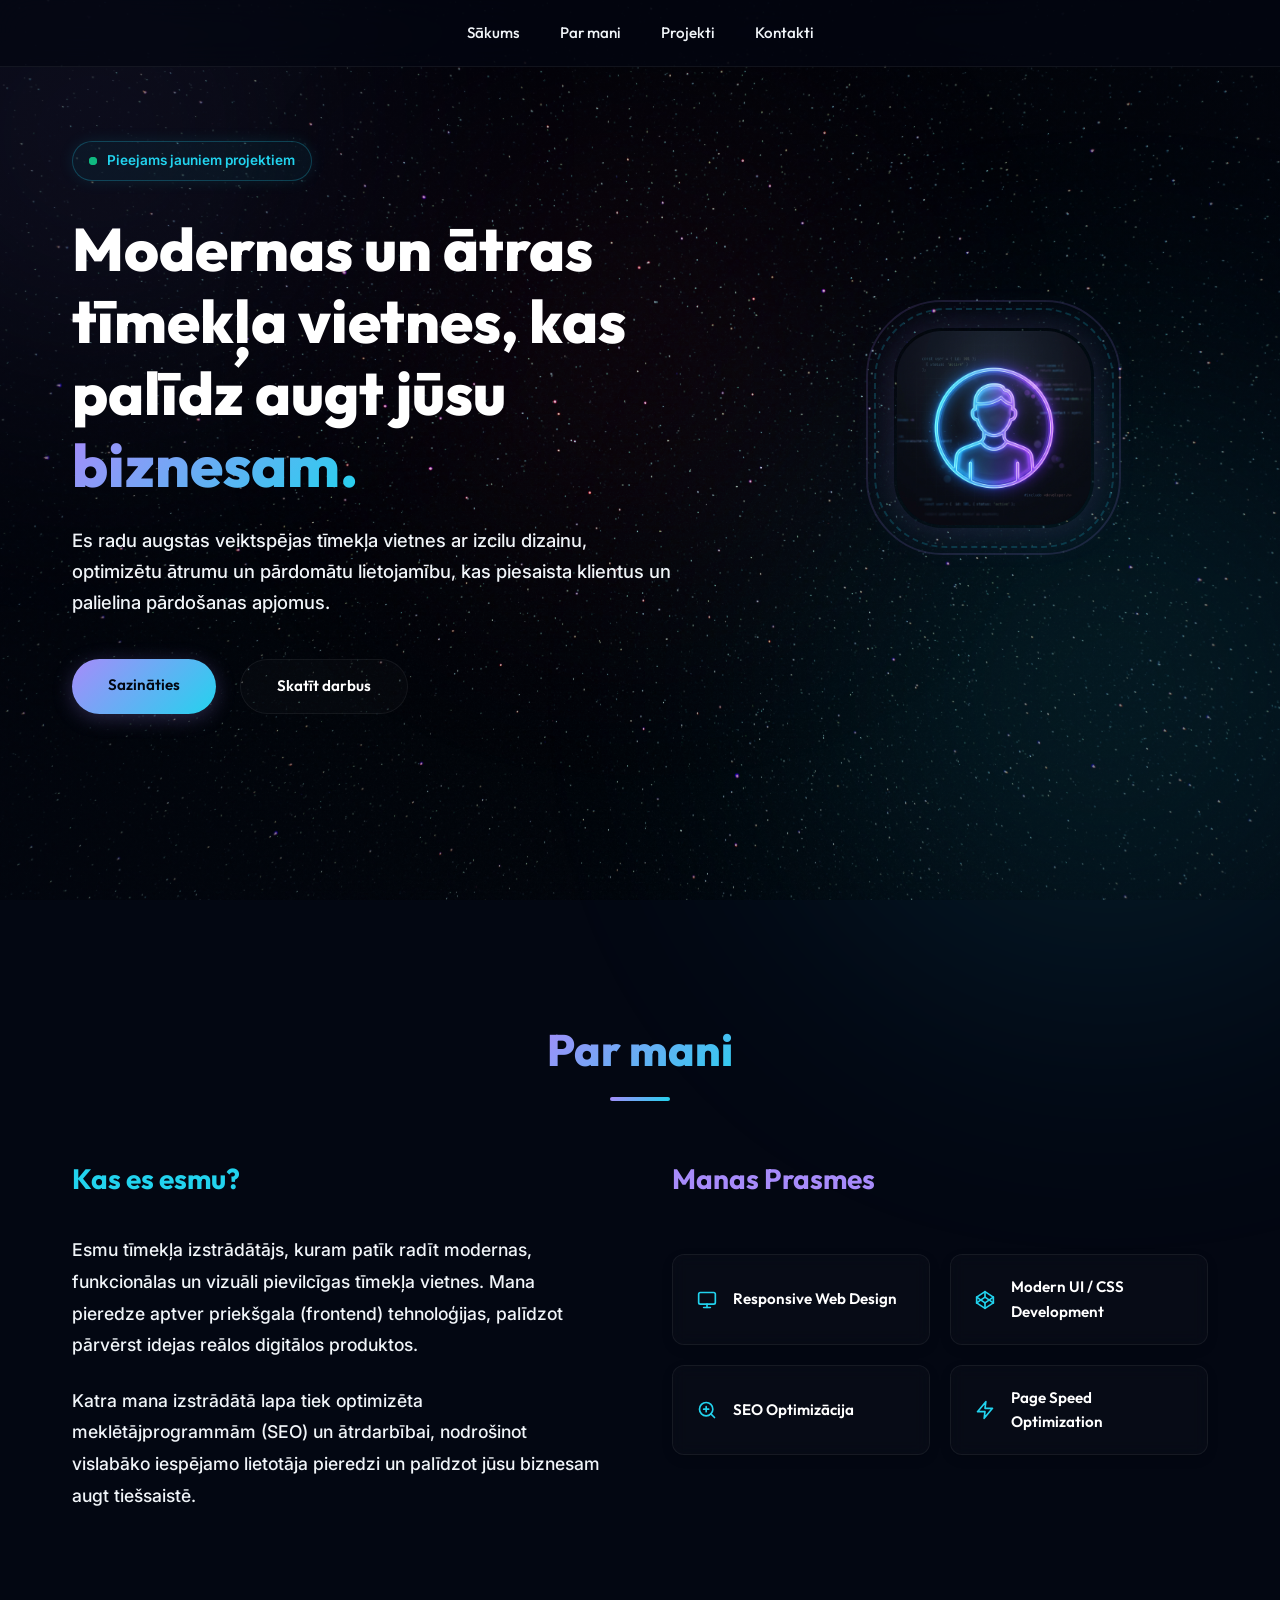
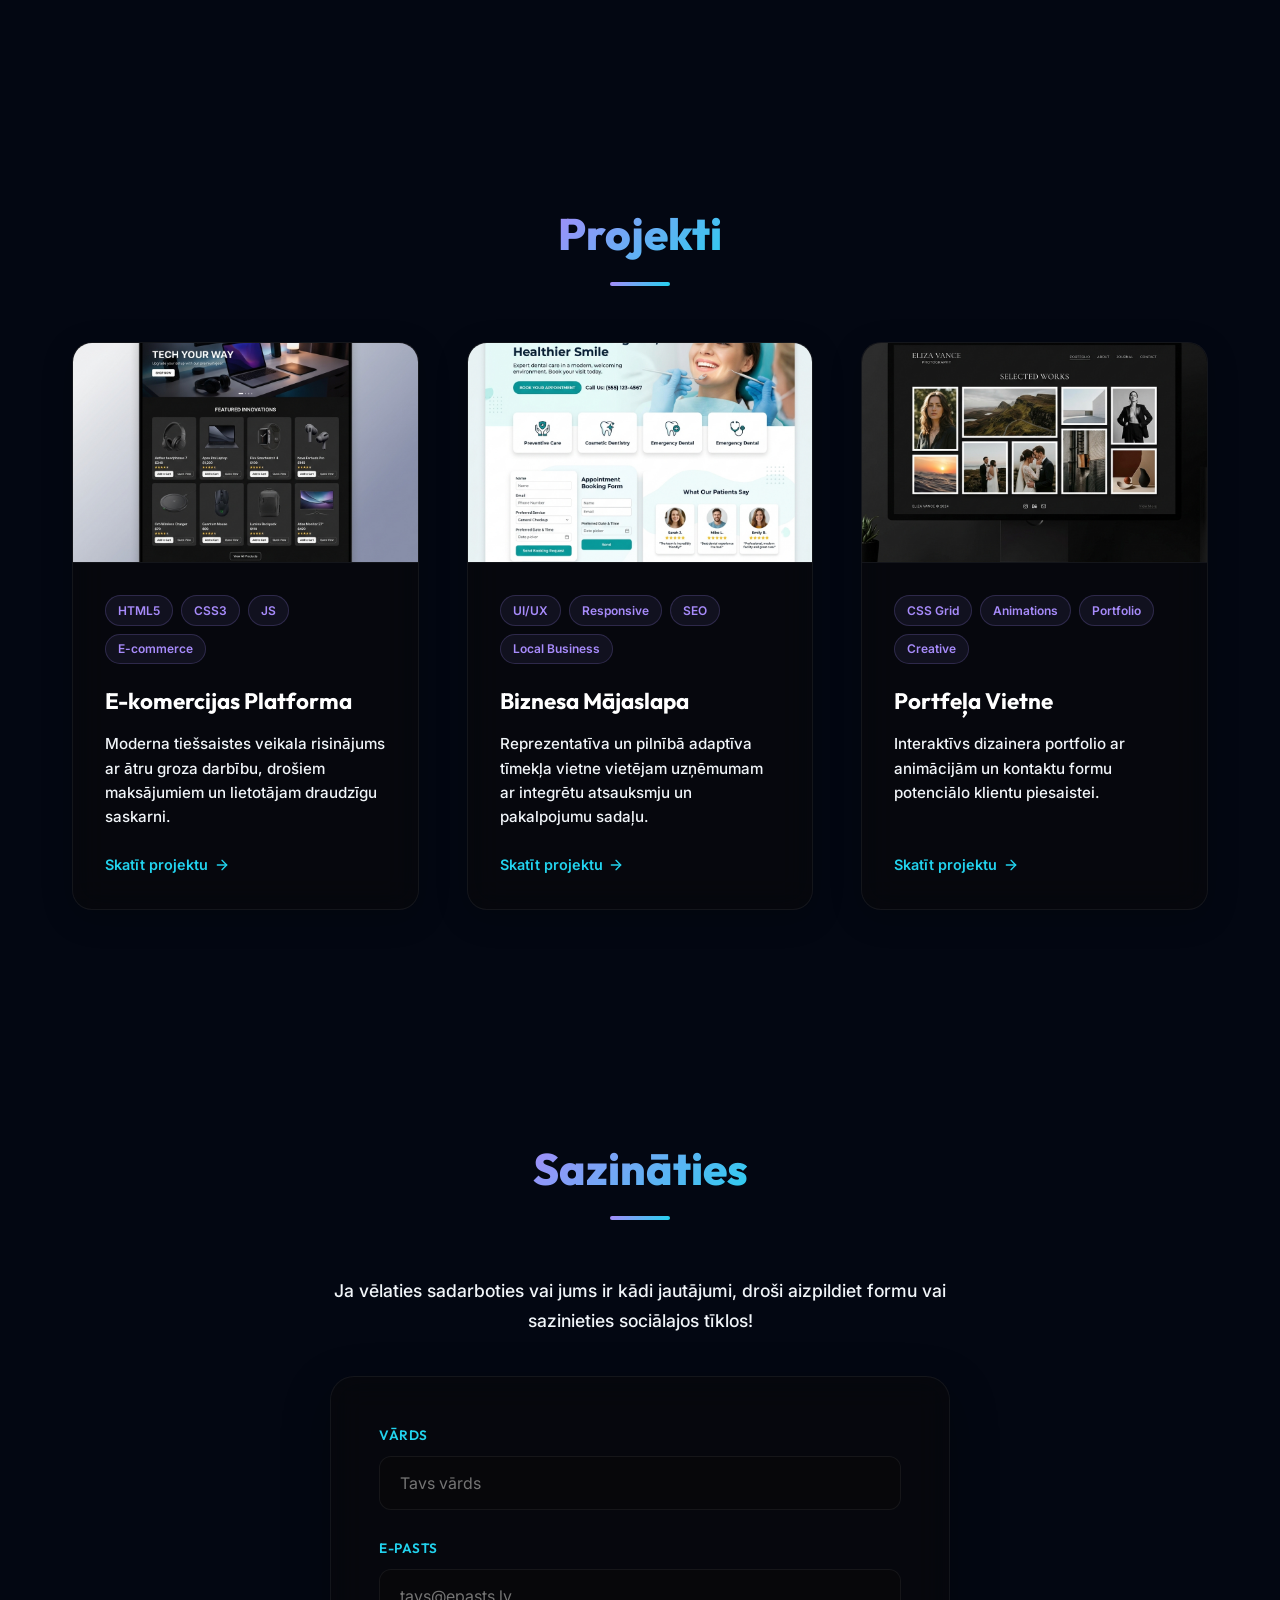
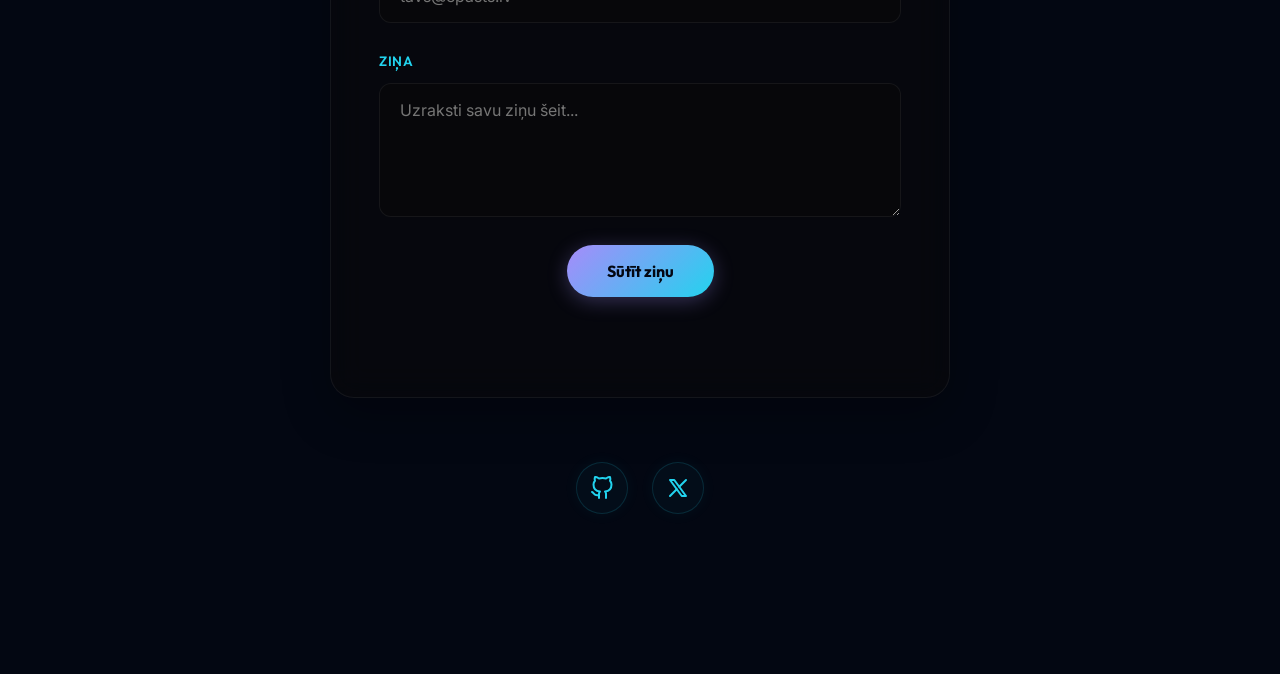
==== commit 6bc15a11: "hmm" ====
--- a/index.html
+++ b/index.html
@@ -89,40 +89,39 @@
             </div>
             <div class="about-skills">
                 <h3>Manas Prasmes</h3>
-                <div class="skill-bar">
-                    <div class="skill-info">
+                <div class="skills-grid-container">
+                    <div class="skill-chip">
+                        <svg width="20" height="20" viewBox="0 0 24 24" fill="none" stroke="currentColor" stroke-width="2" stroke-linecap="round" stroke-linejoin="round">
+                            <rect x="2" y="3" width="20" height="14" rx="2" ry="2"></rect>
+                            <line x1="8" y1="21" x2="16" y2="21"></line>
+                            <line x1="12" y1="17" x2="12" y2="21"></line>
+                        </svg>
                         <span>Responsive Web Design</span>
-                        <span>95%</span>
-                    </div>
-                    <div class="skill-progress-bar">
-                        <div class="skill-progress" style="width: 95%"></div>
-                    </div>
-                </div>
-                <div class="skill-bar">
-                    <div class="skill-info">
+                    </div>
+                    <div class="skill-chip">
+                        <svg width="20" height="20" viewBox="0 0 24 24" fill="none" stroke="currentColor" stroke-width="2" stroke-linecap="round" stroke-linejoin="round">
+                            <polygon points="12 2 22 8.5 22 15.5 12 22 2 15.5 2 8.5 12 2"></polygon>
+                            <line x1="12" y1="22" x2="12" y2="15.5"></line>
+                            <polyline points="22 8.5 12 15.5 2 8.5"></polyline>
+                            <polyline points="2 15.5 12 8.5 22 15.5"></polyline>
+                            <line x1="12" y1="2" x2="12" y2="8.5"></line>
+                        </svg>
                         <span>Modern UI / CSS Development</span>
-                        <span>90%</span>
-                    </div>
-                    <div class="skill-progress-bar">
-                        <div class="skill-progress" style="width: 90%"></div>
-                    </div>
-                </div>
-                <div class="skill-bar">
-                    <div class="skill-info">
+                    </div>
+                    <div class="skill-chip">
+                        <svg width="20" height="20" viewBox="0 0 24 24" fill="none" stroke="currentColor" stroke-width="2" stroke-linecap="round" stroke-linejoin="round">
+                            <circle cx="11" cy="11" r="8"></circle>
+                            <line x1="21" y1="21" x2="16.65" y2="16.65"></line>
+                            <line x1="11" y1="8" x2="11" y2="14"></line>
+                            <line x1="8" y1="11" x2="14" y2="11"></line>
+                        </svg>
                         <span>SEO Optimizācija</span>
-                        <span>85%</span>
-                    </div>
-                    <div class="skill-progress-bar">
-                        <div class="skill-progress" style="width: 85%"></div>
-                    </div>
-                </div>
-                <div class="skill-bar">
-                    <div class="skill-info">
+                    </div>
+                    <div class="skill-chip">
+                        <svg width="20" height="20" viewBox="0 0 24 24" fill="none" stroke="currentColor" stroke-width="2" stroke-linecap="round" stroke-linejoin="round">
+                            <polygon points="13 2 3 14 12 14 11 22 21 10 12 10 13 2"></polygon>
+                        </svg>
                         <span>Page Speed Optimization</span>
-                        <span>90%</span>
-                    </div>
-                    <div class="skill-progress-bar">
-                        <div class="skill-progress" style="width: 90%"></div>
                     </div>
                 </div>
             </div>
--- a/style.css
+++ b/style.css
@@ -43,7 +43,7 @@
     width: 100%;
     height: 100%;
     z-index: -2;
-    background-image: radial-gradient(circle at center, rgba(3, 7, 18, 0.1) 0%, rgba(3, 7, 18, 0.75) 100%), url('./assets/6e0c247f-e6ab-4375-b53b-6d5247177119.jpg');
+    background-image: radial-gradient(circle at center, rgba(3, 7, 18, 0) 0%, rgba(3, 7, 18, 0.65) 100%), url('./assets/pexels-kaveh-keshtiara-232855560-13179963.jpg');
     background-size: cover;
     background-position: center;
     background-repeat: no-repeat;
@@ -440,36 +440,48 @@
     margin-bottom: 0.5rem;
 }
 
-.skill-bar {
-    display: flex;
-    flex-direction: column;
-    gap: 0.6rem;
-}
-
-.skill-info {
-    display: flex;
-    justify-content: space-between;
+.skills-grid-container {
+    display: grid;
+    grid-template-columns: repeat(auto-fit, minmax(220px, 1fr));
+    gap: 1.25rem;
+    margin-top: 1rem;
+}
+
+.skill-chip {
+    display: flex;
+    align-items: center;
+    gap: 1rem;
+    background: rgba(255, 255, 255, 0.02);
+    border: 1px solid var(--card-border);
+    border-radius: 12px;
+    padding: 1.25rem 1.5rem;
+    color: var(--text-primary);
     font-family: var(--font-heading);
     font-weight: 600;
     font-size: 0.95rem;
-    color: var(--text-primary);
-}
-
-.skill-progress-bar {
-    width: 100%;
-    height: 8px;
-    background: rgba(255, 255, 255, 0.05);
-    border-radius: 4px;
-    overflow: hidden;
-    border: 1px solid rgba(255, 255, 255, 0.03);
-}
-
-.skill-progress {
-    height: 100%;
-    background: var(--gradient-accent);
-    border-radius: 4px;
-    box-shadow: 0 0 10px rgba(34, 211, 238, 0.5);
-    transition: width 1.5s cubic-bezier(0.4, 0, 0.2, 1);
+    transition: var(--transition-smooth);
+    box-shadow: 0 4px 12px rgba(0, 0, 0, 0.1);
+    backdrop-filter: blur(8px);
+    -webkit-backdrop-filter: blur(8px);
+}
+
+.skill-chip svg {
+    color: var(--accent-secondary);
+    transition: var(--transition-smooth);
+    flex-shrink: 0;
+}
+
+.skill-chip:hover {
+    background: rgba(167, 139, 250, 0.05);
+    border-color: var(--card-border-hover);
+    transform: translateY(-4px);
+    box-shadow: 0 8px 25px rgba(167, 139, 250, 0.2);
+    color: var(--accent-primary);
+}
+
+.skill-chip:hover svg {
+    color: var(--accent-primary);
+    transform: scale(1.15) rotate(8deg);
 }
 
 /* Projects Section */
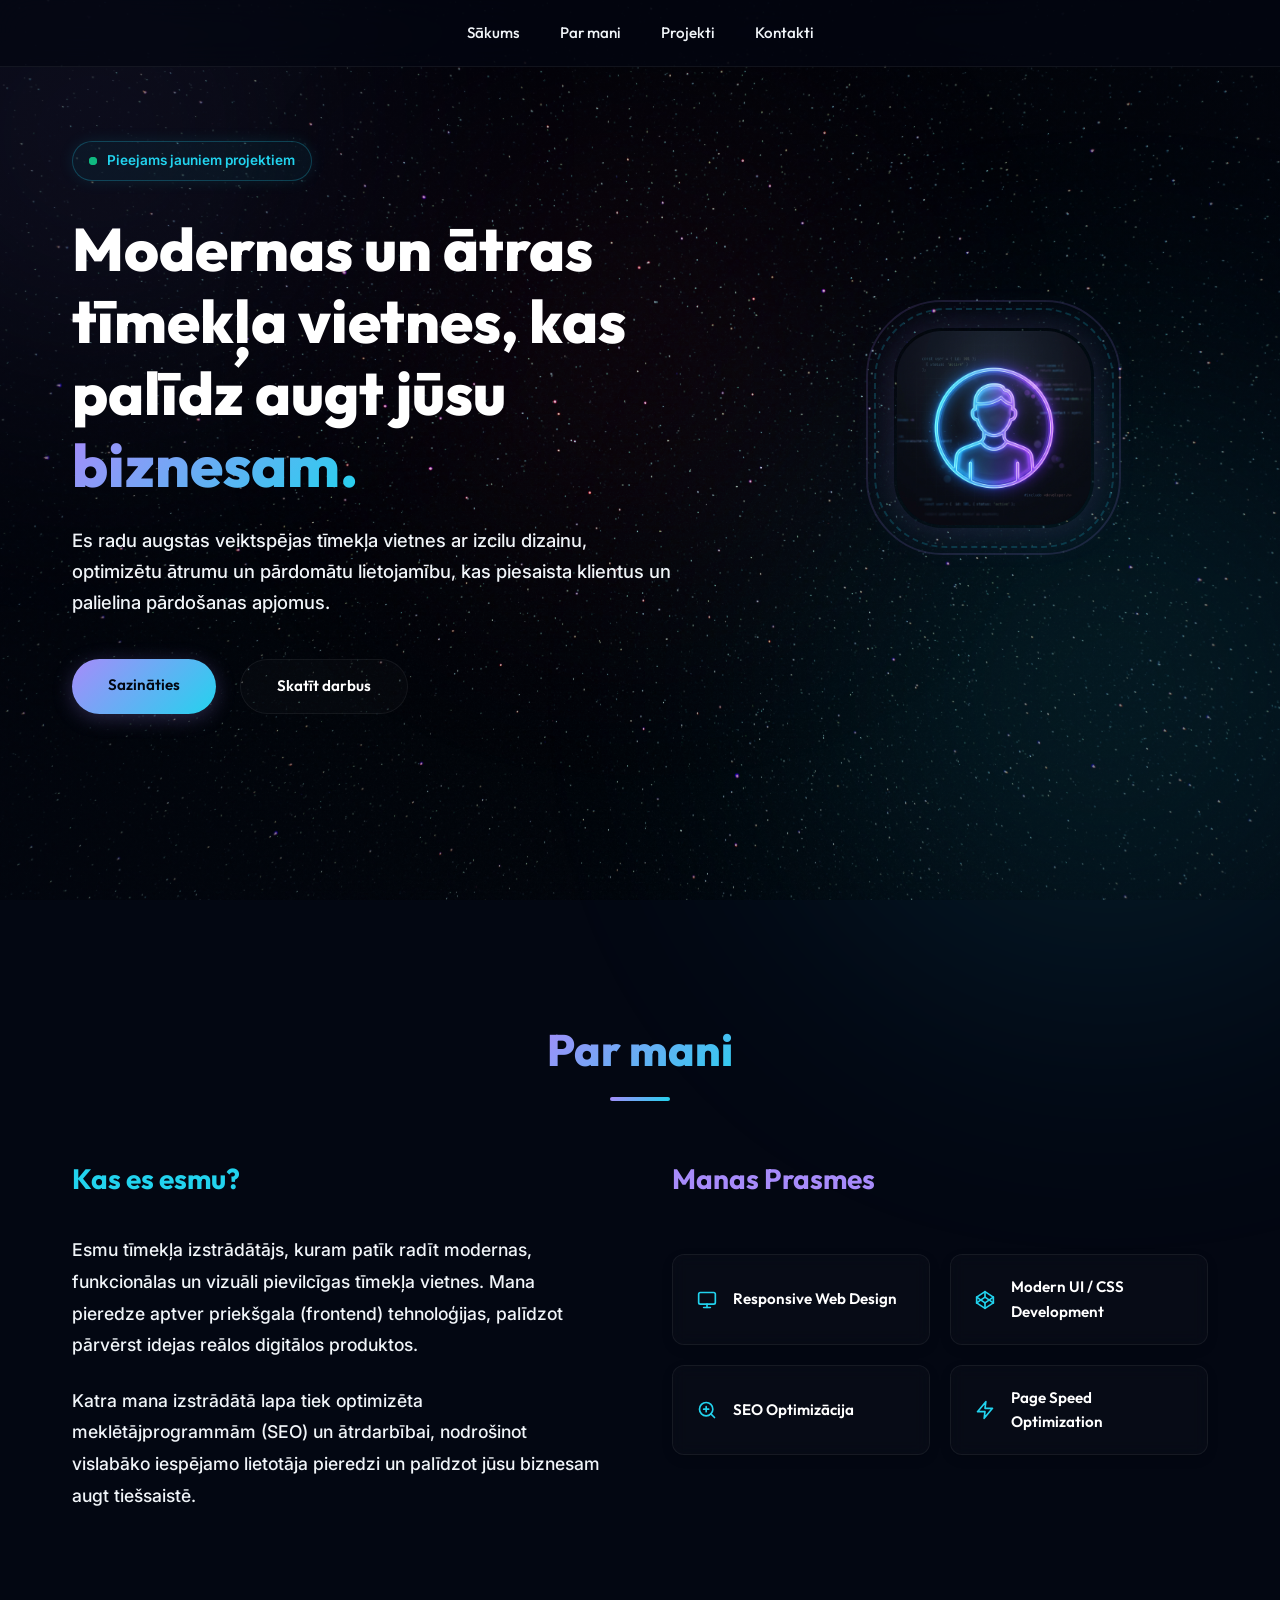
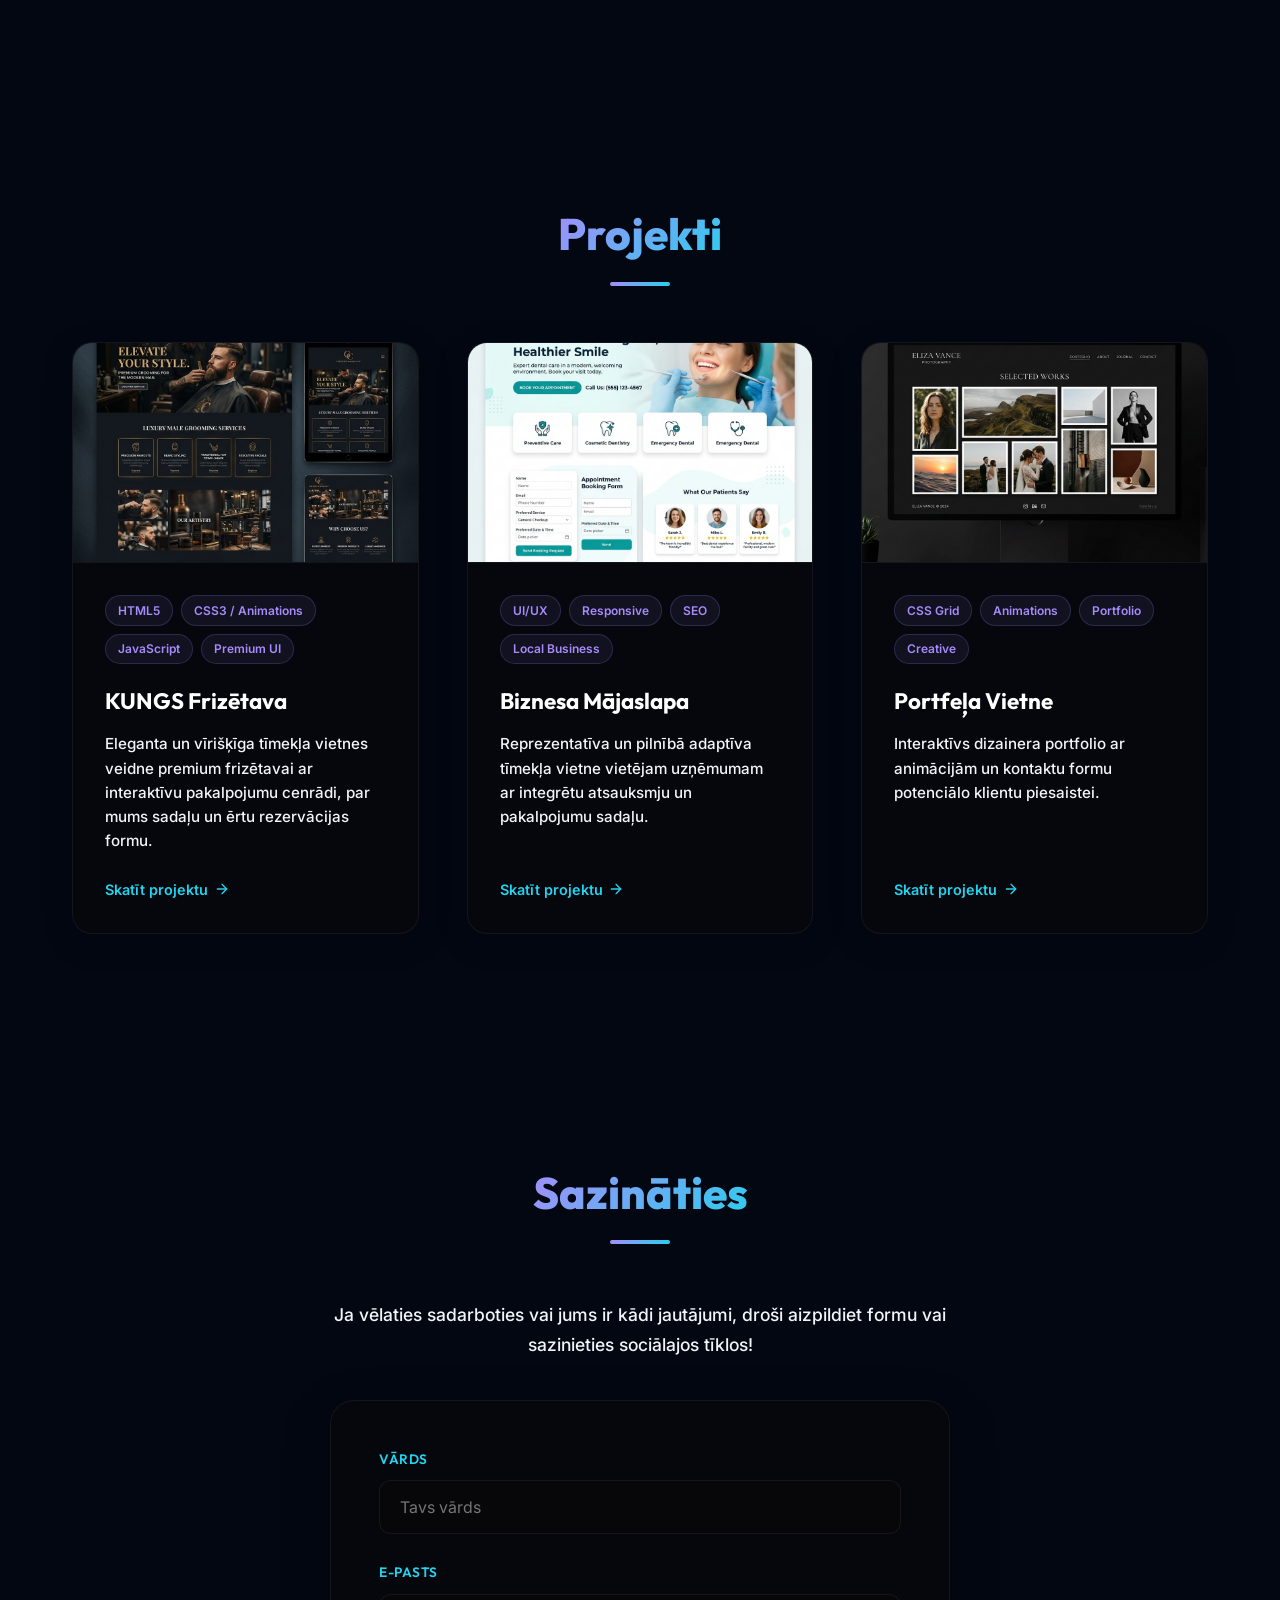
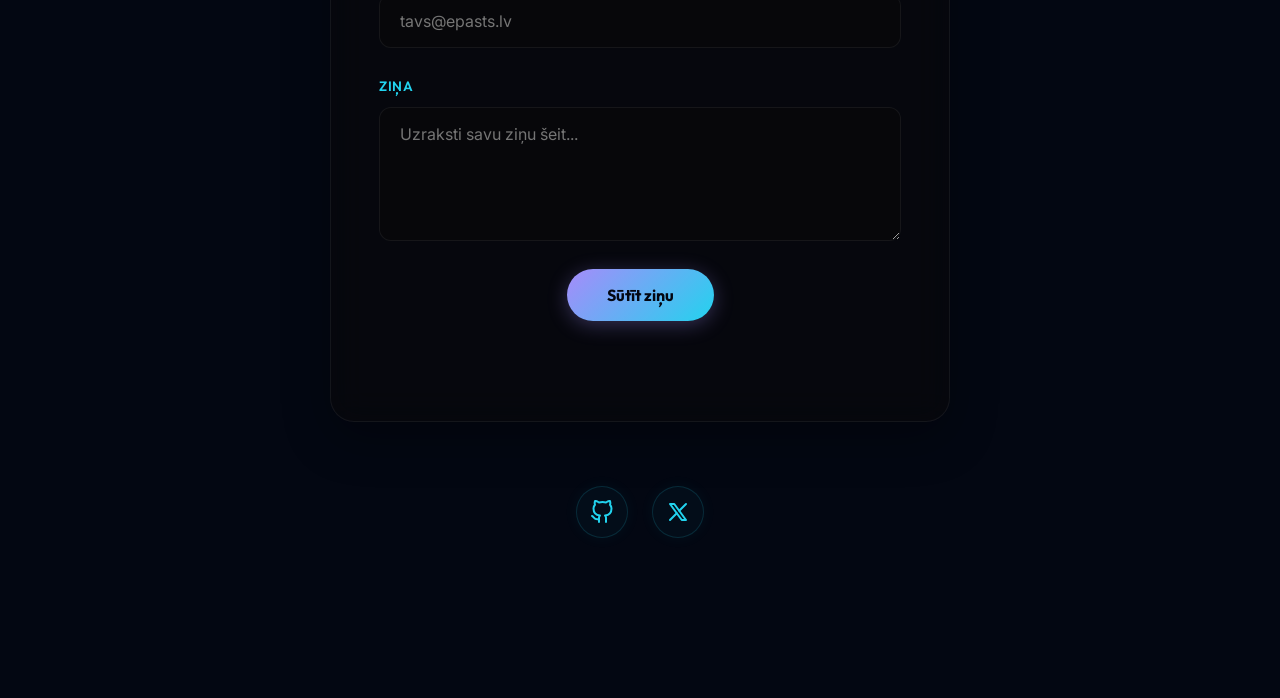
==== commit b3f70e93: "1st template" ====
--- a/index.html
+++ b/index.html
@@ -133,19 +133,18 @@
         <div class="project-container">
             <div class="project">
                 <div class="project-img-wrapper">
-                    <img src="assets/ecom_mockup.png" alt="E-komercijas Platforma">
+                    <img src="assets/barbershop_mockup.png" alt="KUNGS Frizētava - Premium Barbershop">
                 </div>
                 <div class="project-content">
                     <div class="project-tags">
                         <span class="tag">HTML5</span>
-                        <span class="tag">CSS3</span>
-                        <span class="tag">JS</span>
-                        <span class="tag">E-commerce</span>
-                    </div>
-                    <h3>E-komercijas Platforma</h3>
-                    <p>Moderna tiešsaistes veikala risinājums ar ātru groza darbību, drošiem maksājumiem un lietotājam
-                        draudzīgu saskarni.</p>
-                    <a href="#" class="project-link">
+                        <span class="tag">CSS3 / Animations</span>
+                        <span class="tag">JavaScript</span>
+                        <span class="tag">Premium UI</span>
+                    </div>
+                    <h3>KUNGS Frizētava</h3>
+                    <p>Eleganta un vīrišķīga tīmekļa vietnes veidne premium frizētavai ar interaktīvu pakalpojumu cenrādi, par mums sadaļu un ērtu rezervācijas formu.</p>
+                    <a href="templates/template-barbershop/index.html" target="_blank" rel="noopener noreferrer" class="project-link">
                         Skatīt projektu
                         <svg width="16" height="16" viewBox="0 0 24 24" fill="none" stroke="currentColor"
                             stroke-width="2" stroke-linecap="round" stroke-linejoin="round">
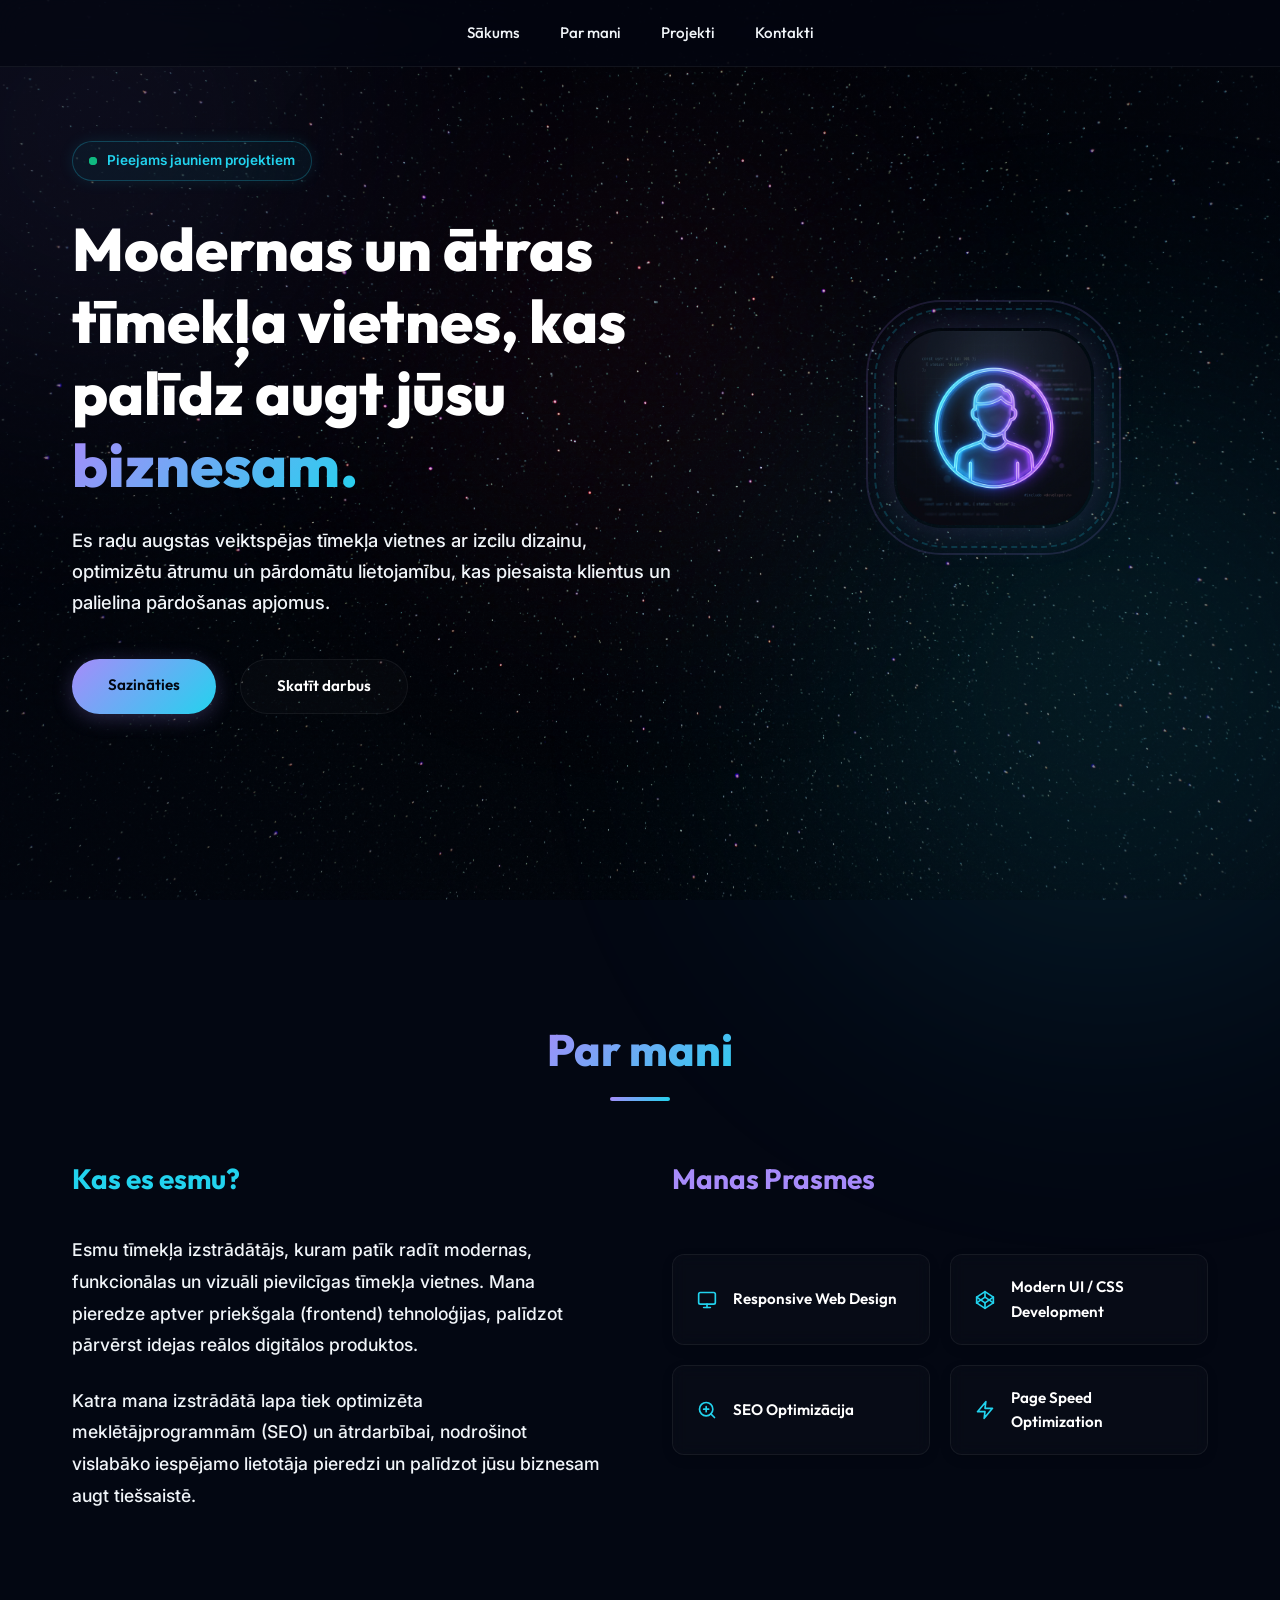
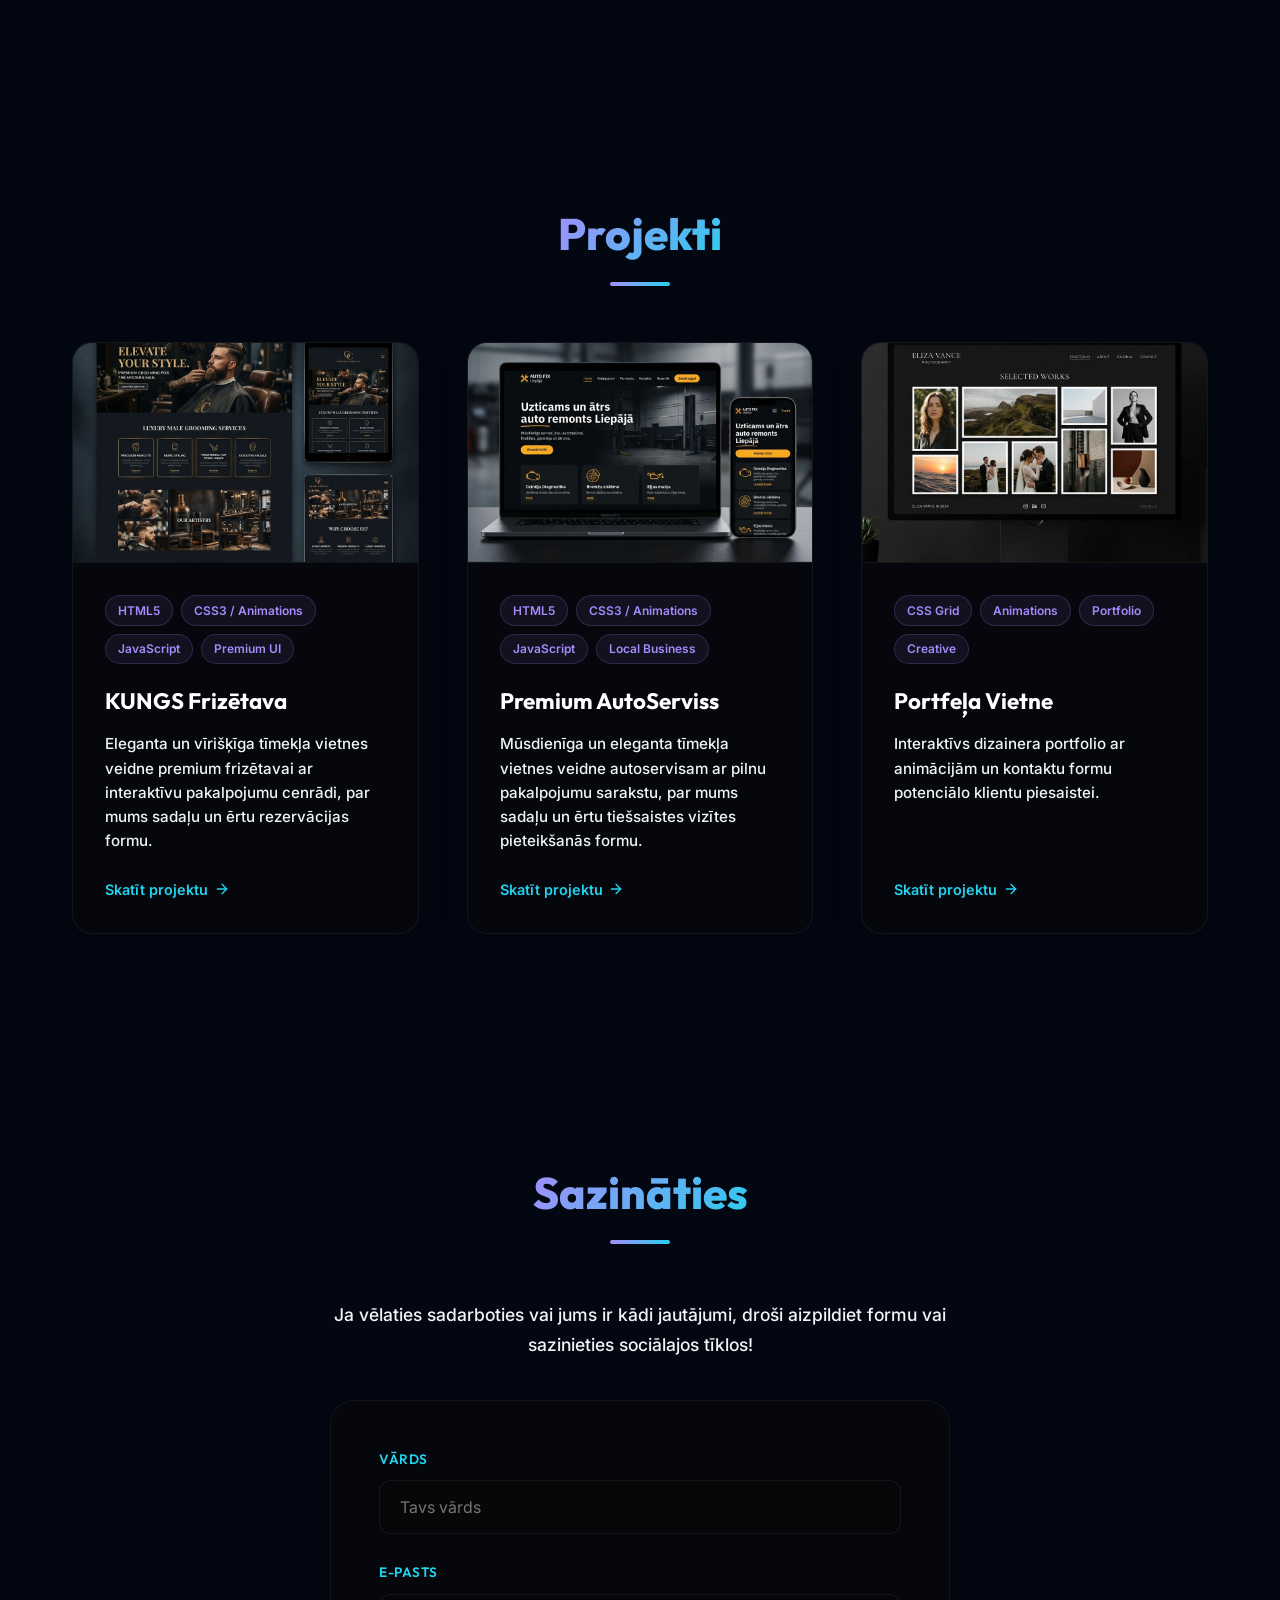
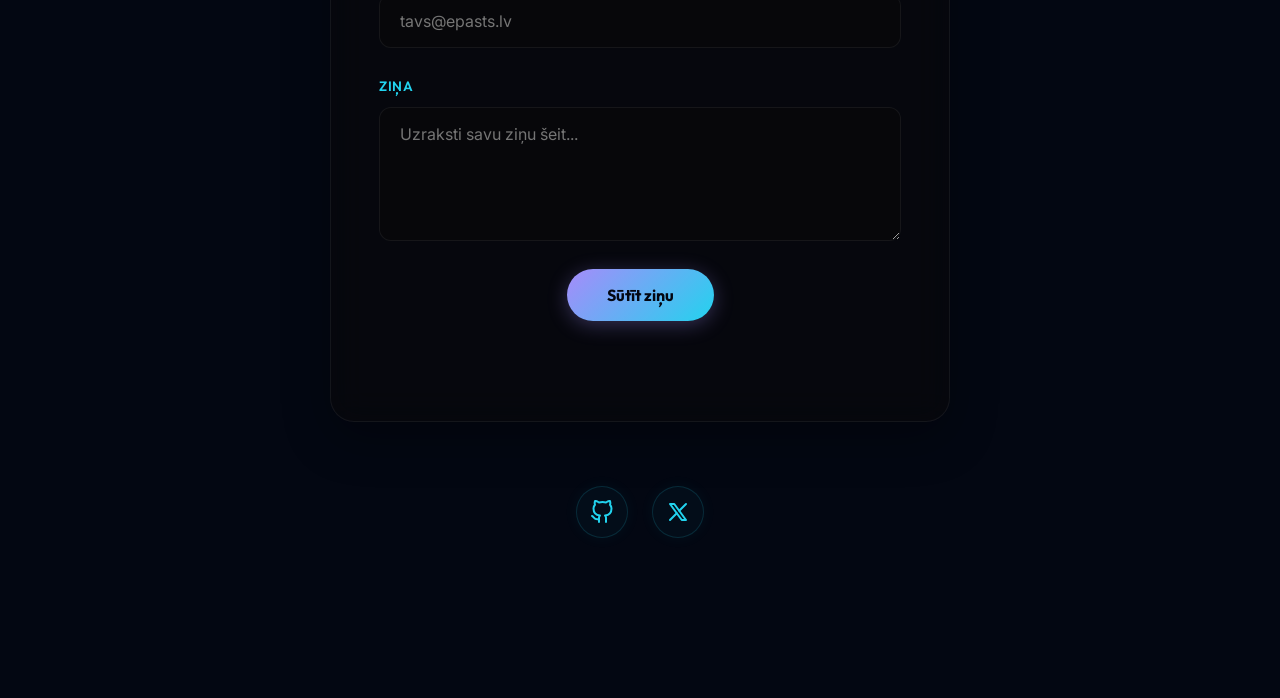
==== commit 6b1a5152: "2nd template" ====
--- a/index.html
+++ b/index.html
@@ -156,19 +156,18 @@
             </div>
             <div class="project">
                 <div class="project-img-wrapper">
-                    <img src="assets/business_mockup.png" alt="Biznesa Mājaslapa">
+                    <img src="assets/autoserviss_mockup.png" alt="Premium AutoServiss - Autoserviss Liepājā">
                 </div>
                 <div class="project-content">
                     <div class="project-tags">
-                        <span class="tag">UI/UX</span>
-                        <span class="tag">Responsive</span>
-                        <span class="tag">SEO</span>
+                        <span class="tag">HTML5</span>
+                        <span class="tag">CSS3 / Animations</span>
+                        <span class="tag">JavaScript</span>
                         <span class="tag">Local Business</span>
                     </div>
-                    <h3>Biznesa Mājaslapa</h3>
-                    <p>Reprezentatīva un pilnībā adaptīva tīmekļa vietne vietējam uzņēmumam ar integrētu atsauksmju un
-                        pakalpojumu sadaļu.</p>
-                    <a href="#" class="project-link">
+                    <h3>Premium AutoServiss</h3>
+                    <p>Mūsdienīga un eleganta tīmekļa vietnes veidne autoservisam ar pilnu pakalpojumu sarakstu, par mums sadaļu un ērtu tiešsaistes vizītes pieteikšanās formu.</p>
+                    <a href="templates/template-autoserviss/index.html" target="_blank" rel="noopener noreferrer" class="project-link">
                         Skatīt projektu
                         <svg width="16" height="16" viewBox="0 0 24 24" fill="none" stroke="currentColor"
                             stroke-width="2" stroke-linecap="round" stroke-linejoin="round">
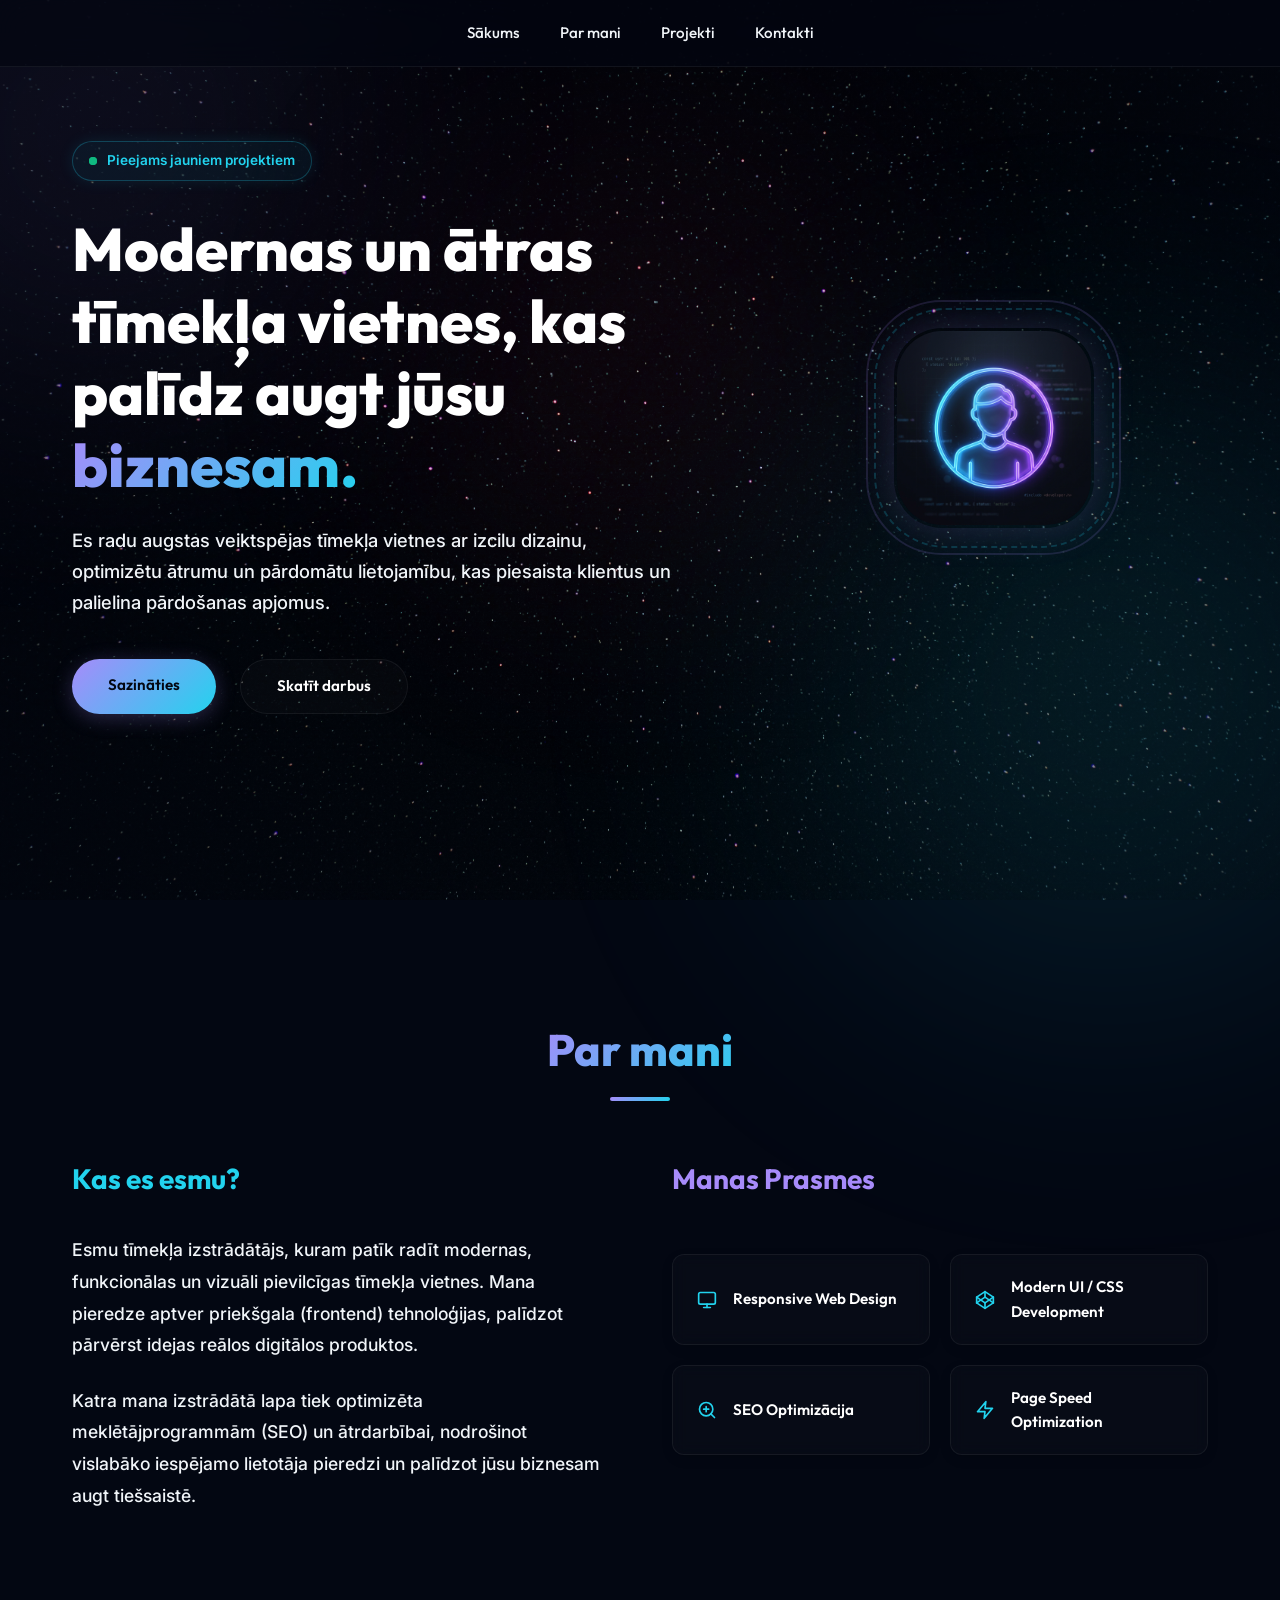
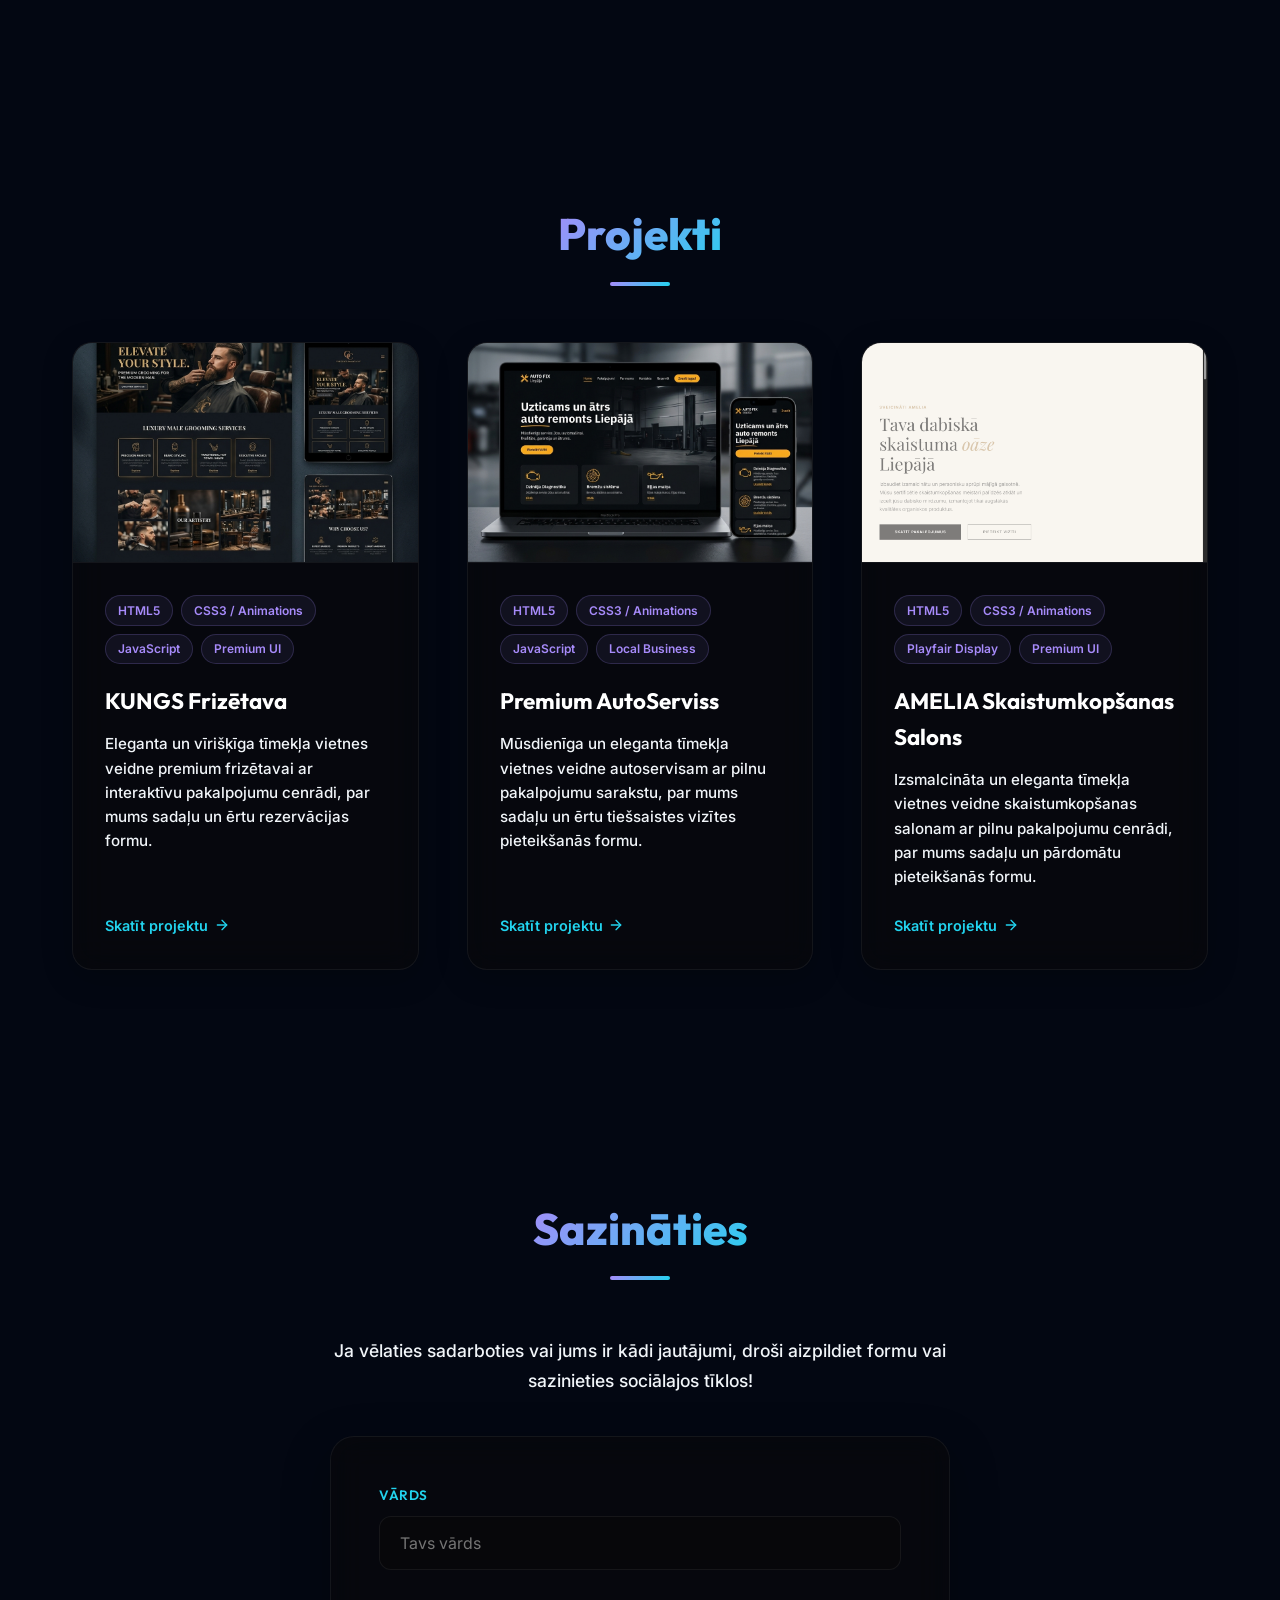
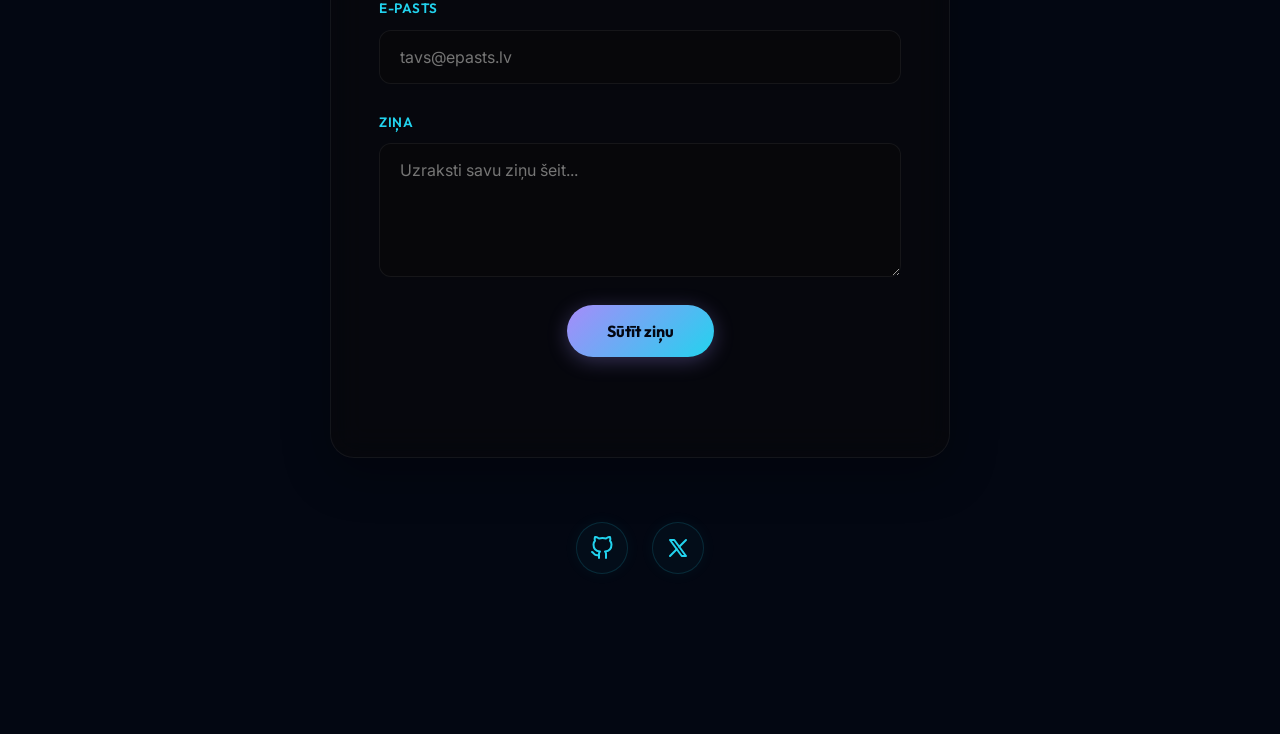
==== commit 730393e8: "3rd template" ====
--- a/index.html
+++ b/index.html
@@ -179,18 +179,18 @@
             </div>
             <div class="project">
                 <div class="project-img-wrapper">
-                    <img src="assets/portfolio_mockup.png" alt="Portfeļa Vietne">
+                    <img src="assets/salon_mockup.png" alt="Skaistumkopšanas salons AMELIA - Salon template">
                 </div>
                 <div class="project-content">
                     <div class="project-tags">
-                        <span class="tag">CSS Grid</span>
-                        <span class="tag">Animations</span>
-                        <span class="tag">Portfolio</span>
-                        <span class="tag">Creative</span>
-                    </div>
-                    <h3>Portfeļa Vietne</h3>
-                    <p>Interaktīvs dizainera portfolio ar animācijām un kontaktu formu potenciālo klientu piesaistei.</p>
-                    <a href="#" class="project-link">
+                        <span class="tag">HTML5</span>
+                        <span class="tag">CSS3 / Animations</span>
+                        <span class="tag">Playfair Display</span>
+                        <span class="tag">Premium UI</span>
+                    </div>
+                    <h3>AMELIA Skaistumkopšanas Salons</h3>
+                    <p>Izsmalcināta un eleganta tīmekļa vietnes veidne skaistumkopšanas salonam ar pilnu pakalpojumu cenrādi, par mums sadaļu un pārdomātu pieteikšanās formu.</p>
+                    <a href="templates/template-salon/index.html" target="_blank" rel="noopener noreferrer" class="project-link">
                         Skatīt projektu
                         <svg width="16" height="16" viewBox="0 0 24 24" fill="none" stroke="currentColor"
                             stroke-width="2" stroke-linecap="round" stroke-linejoin="round">
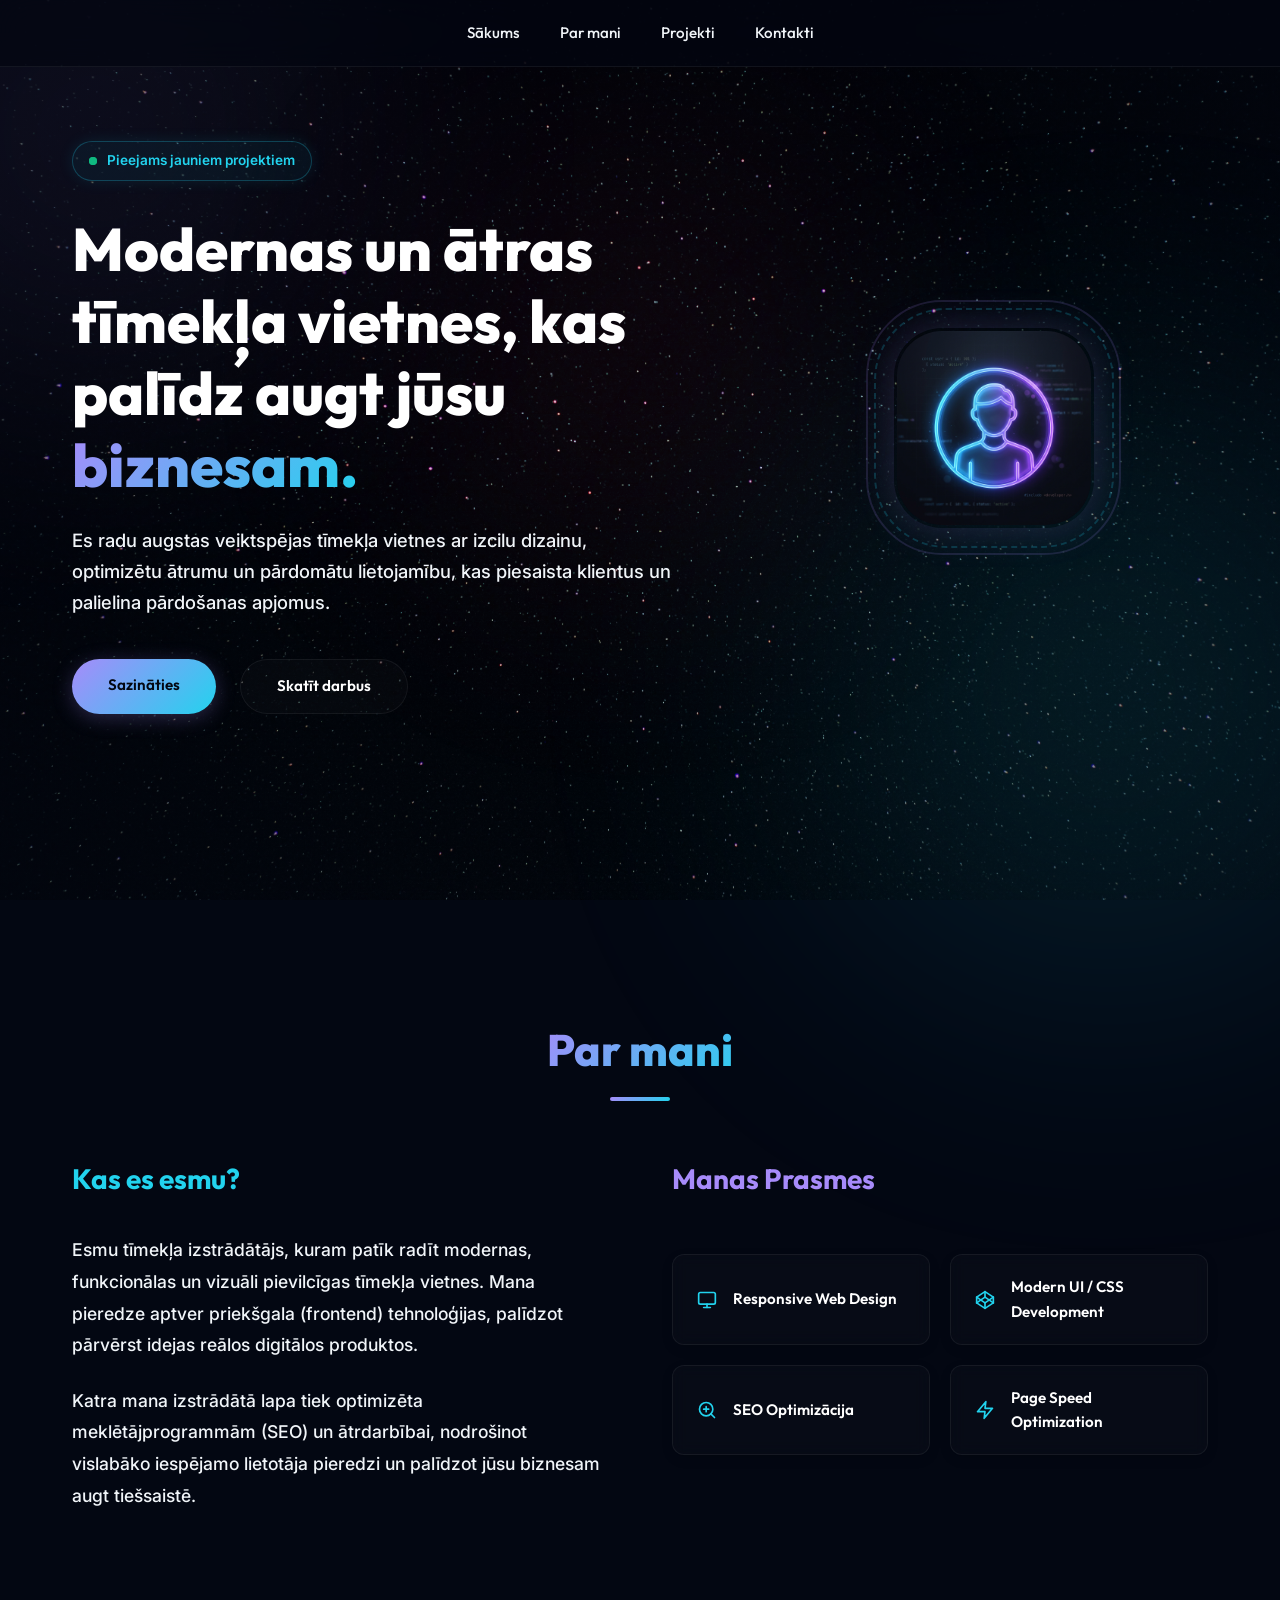
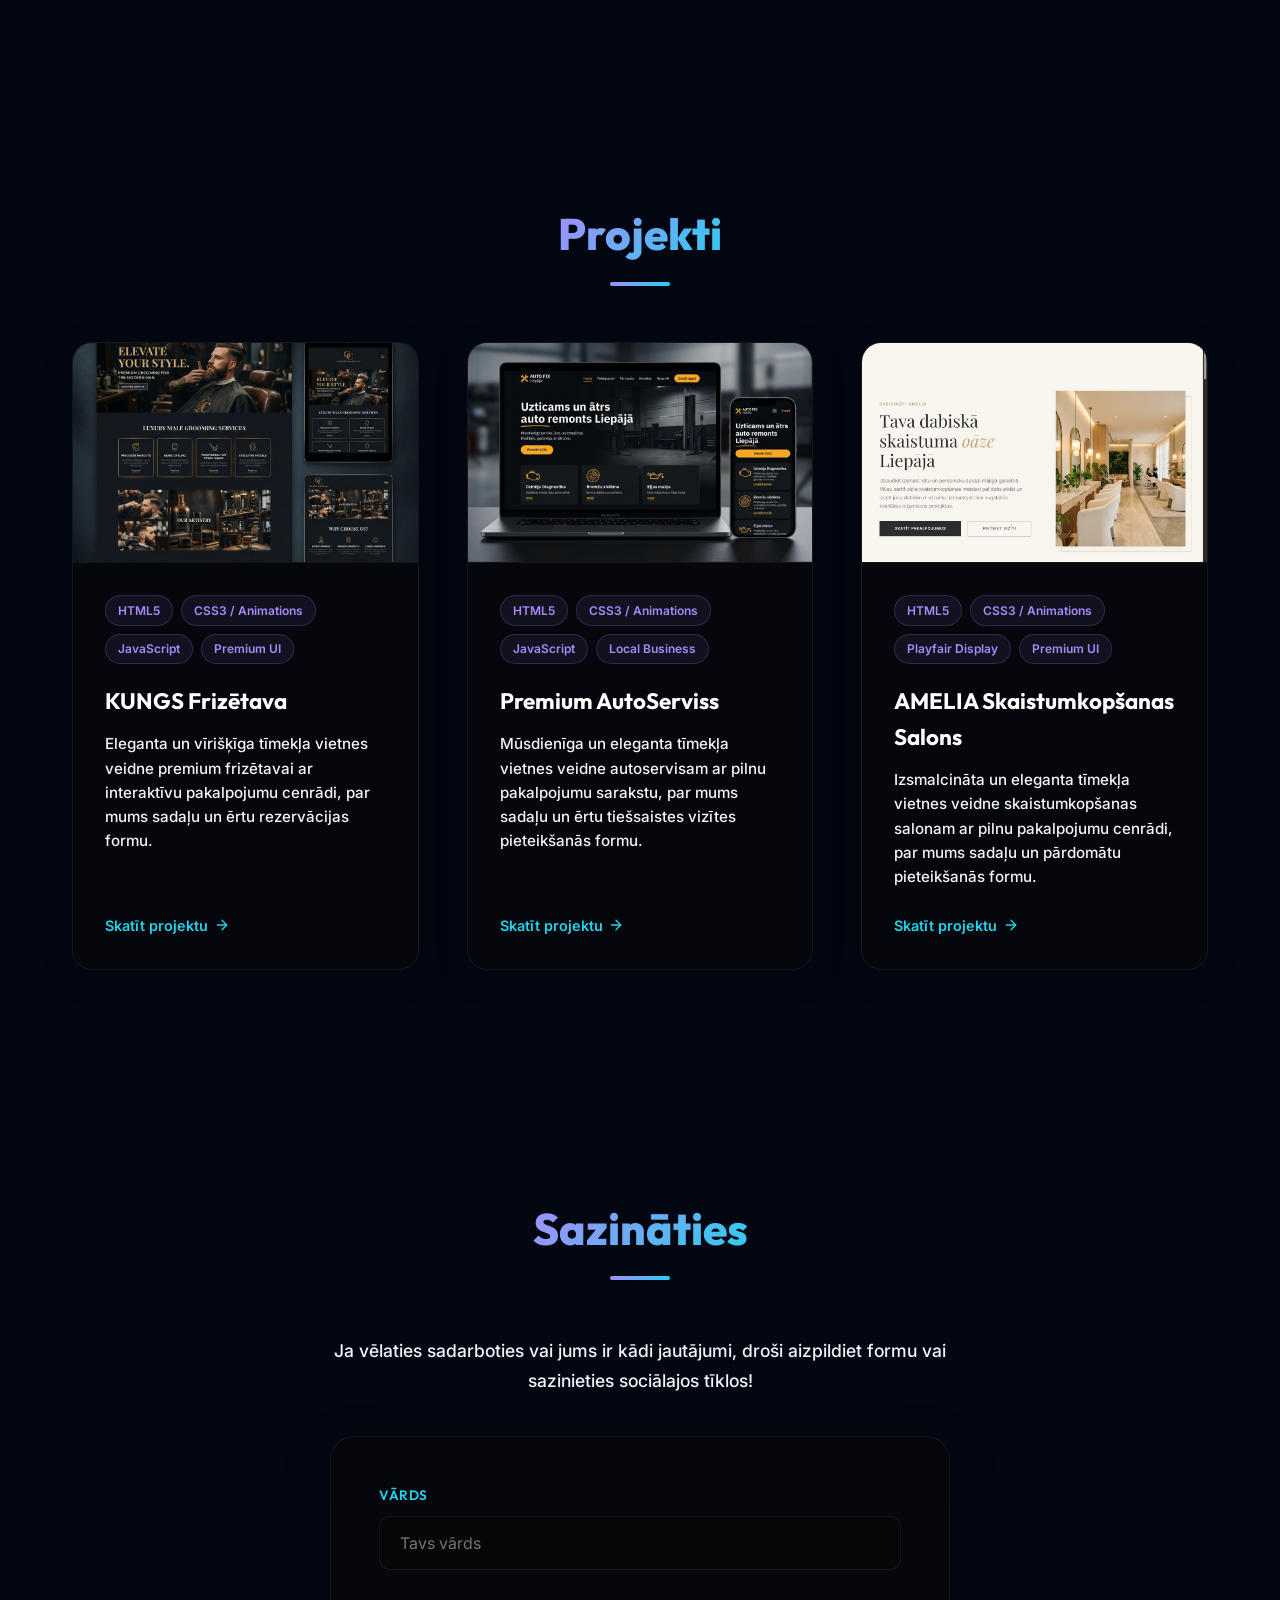
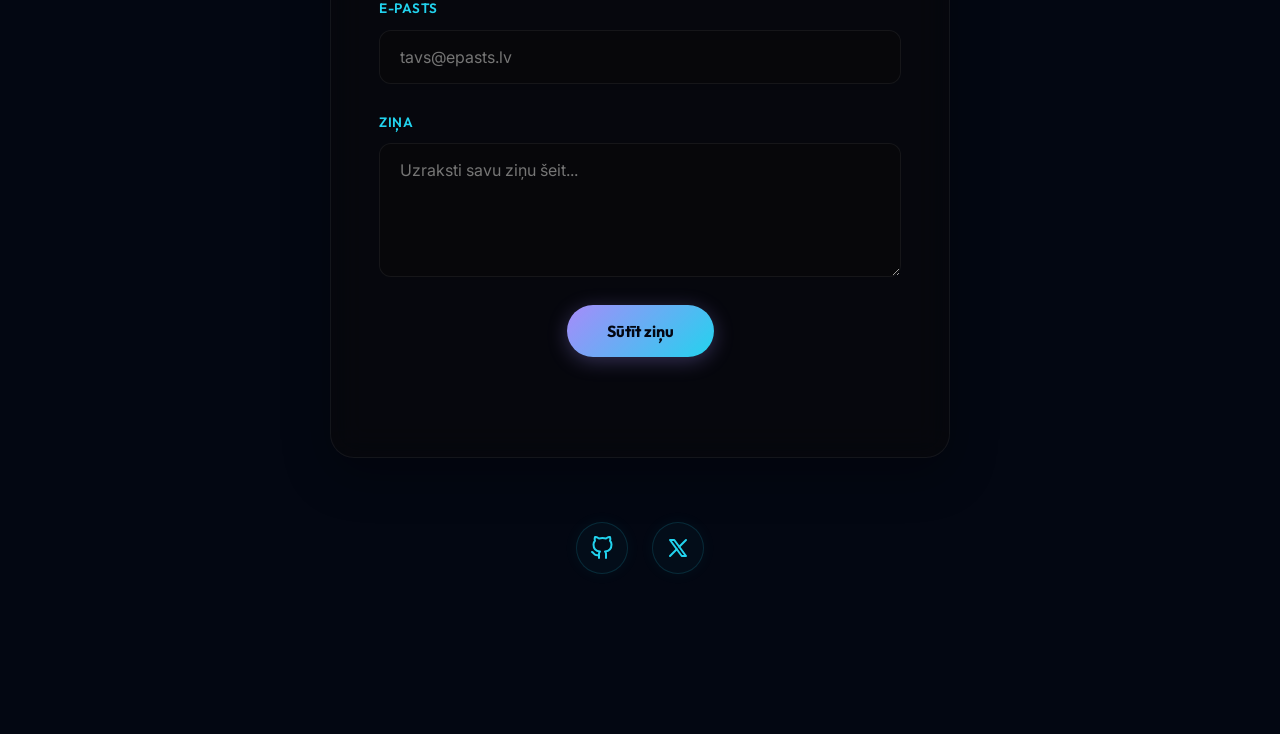
==== commit d6bbe023: "duhh" ====
--- a/index.html
+++ b/index.html
@@ -179,7 +179,7 @@
             </div>
             <div class="project">
                 <div class="project-img-wrapper">
-                    <img src="assets/salon_mockup.png" alt="Skaistumkopšanas salons AMELIA - Salon template">
+                    <img src="assets/salon_mockup.png?v=2" alt="Skaistumkopšanas salons AMELIA - Salon template">
                 </div>
                 <div class="project-content">
                     <div class="project-tags">
